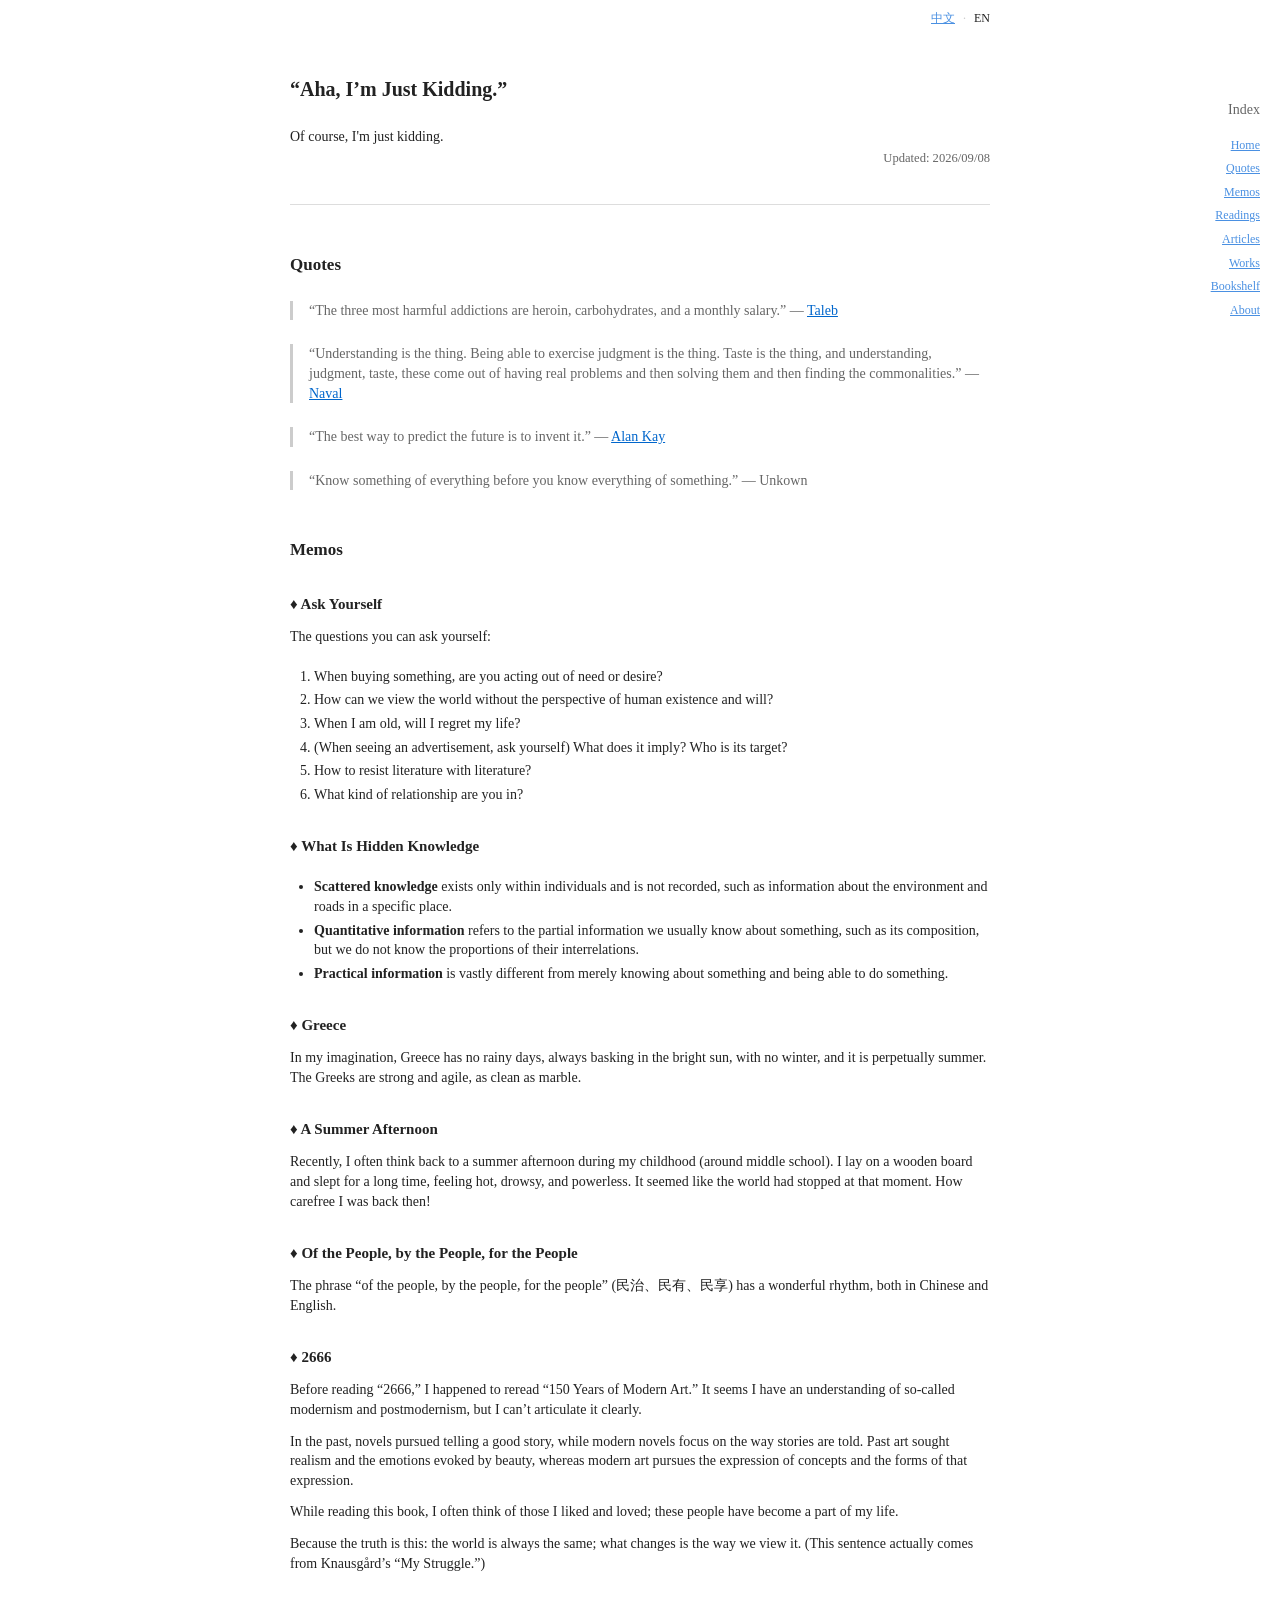
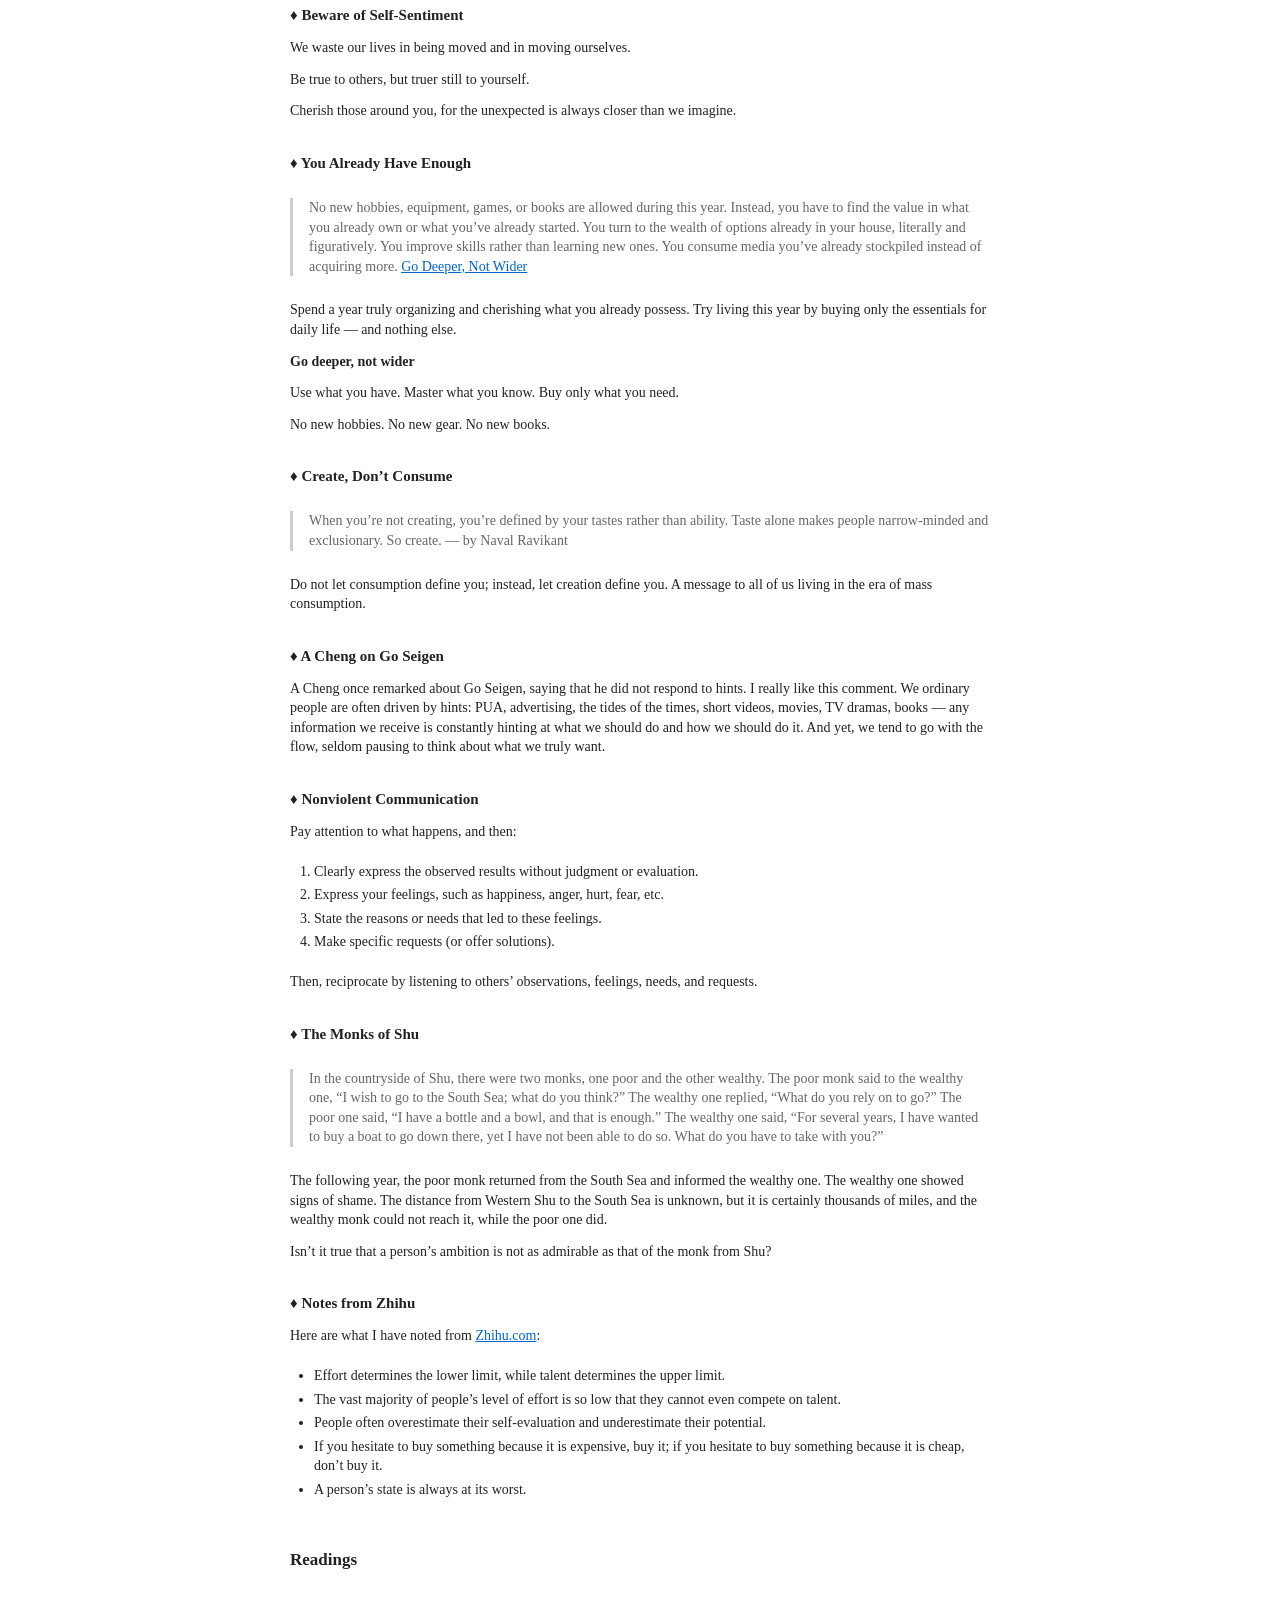
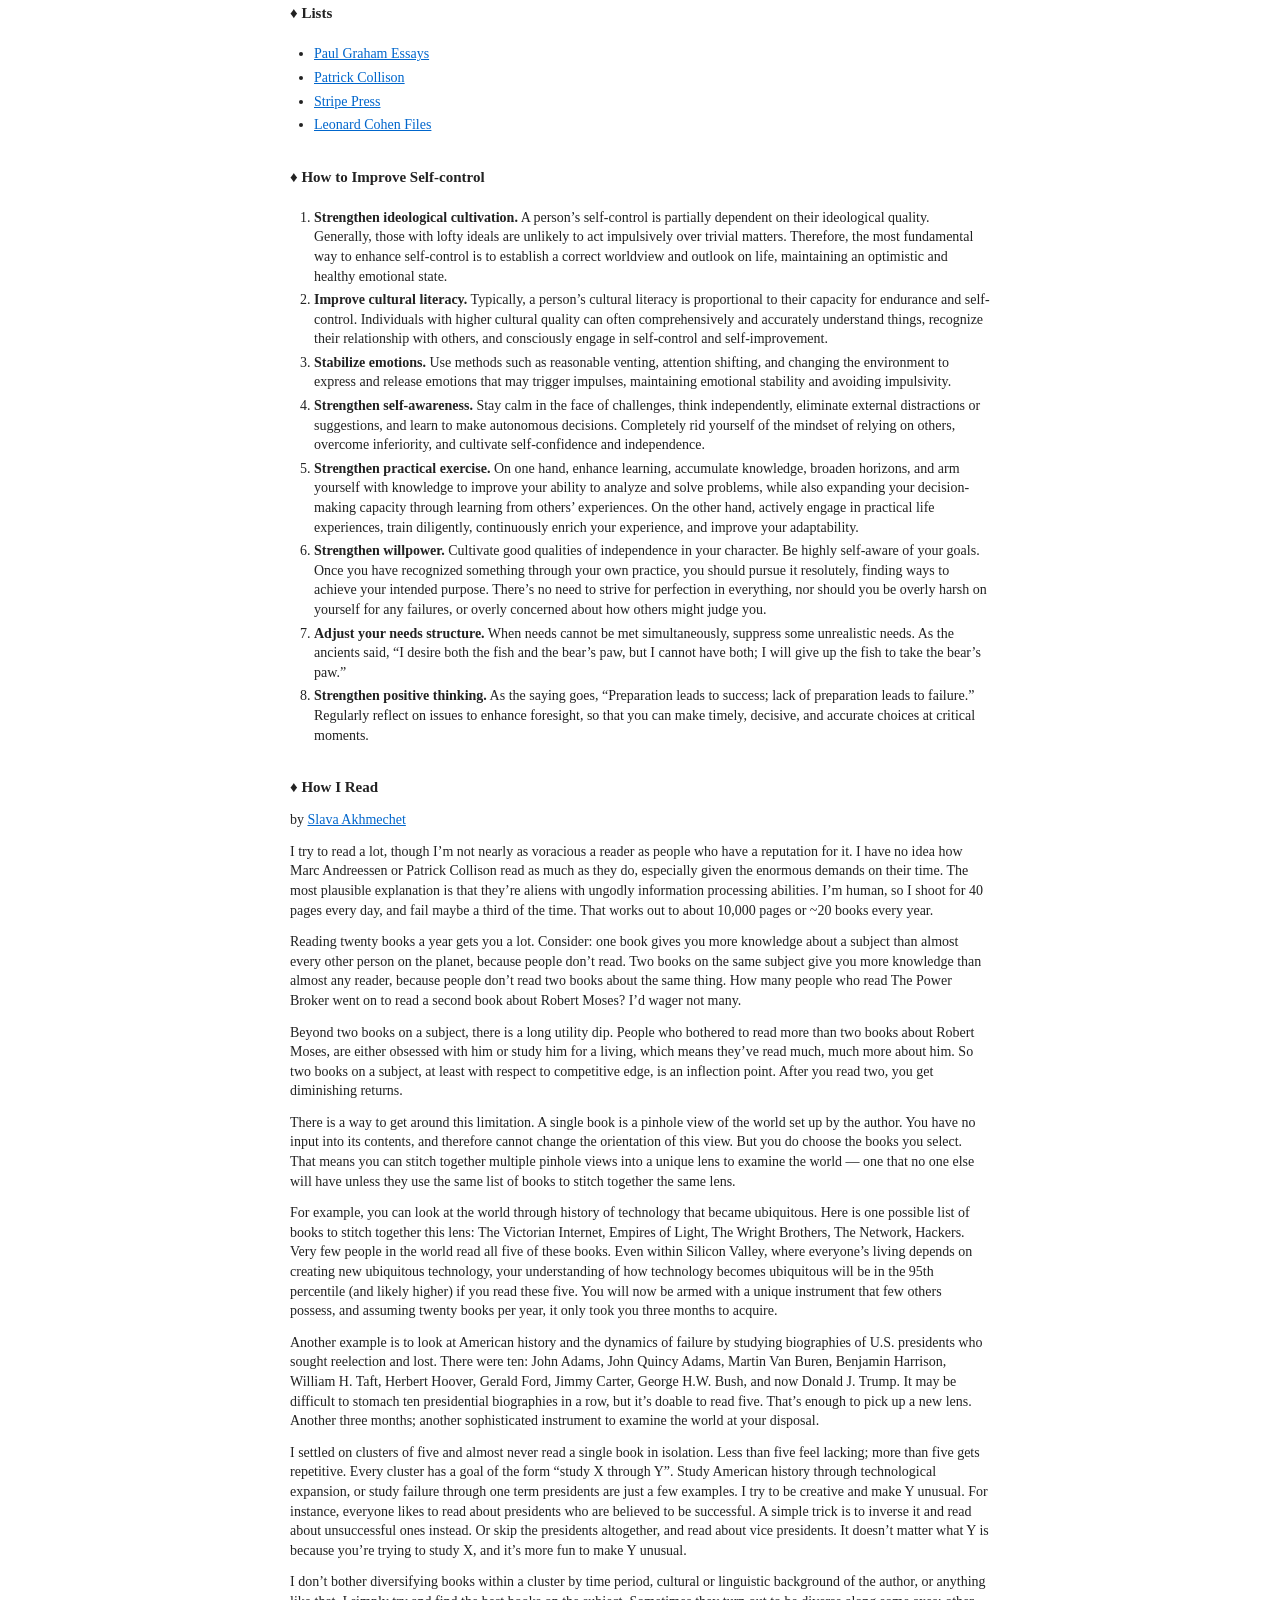
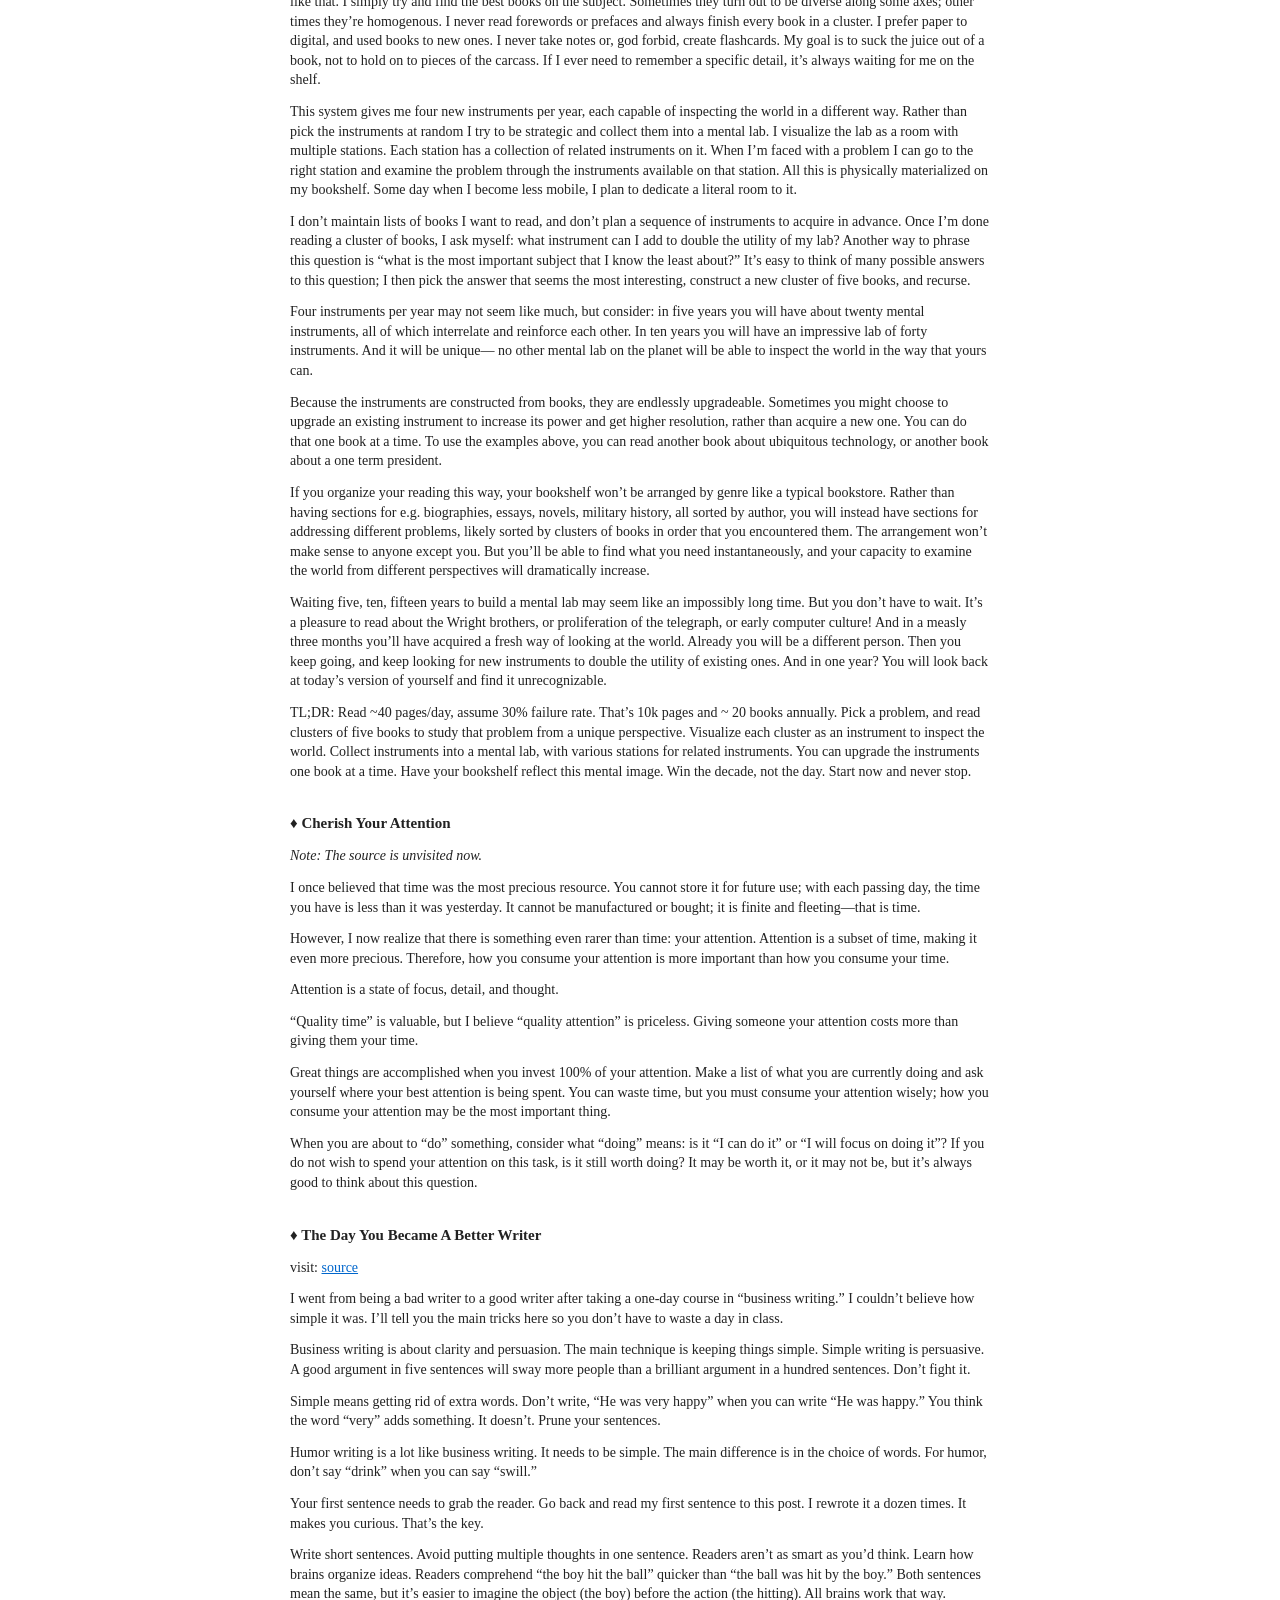
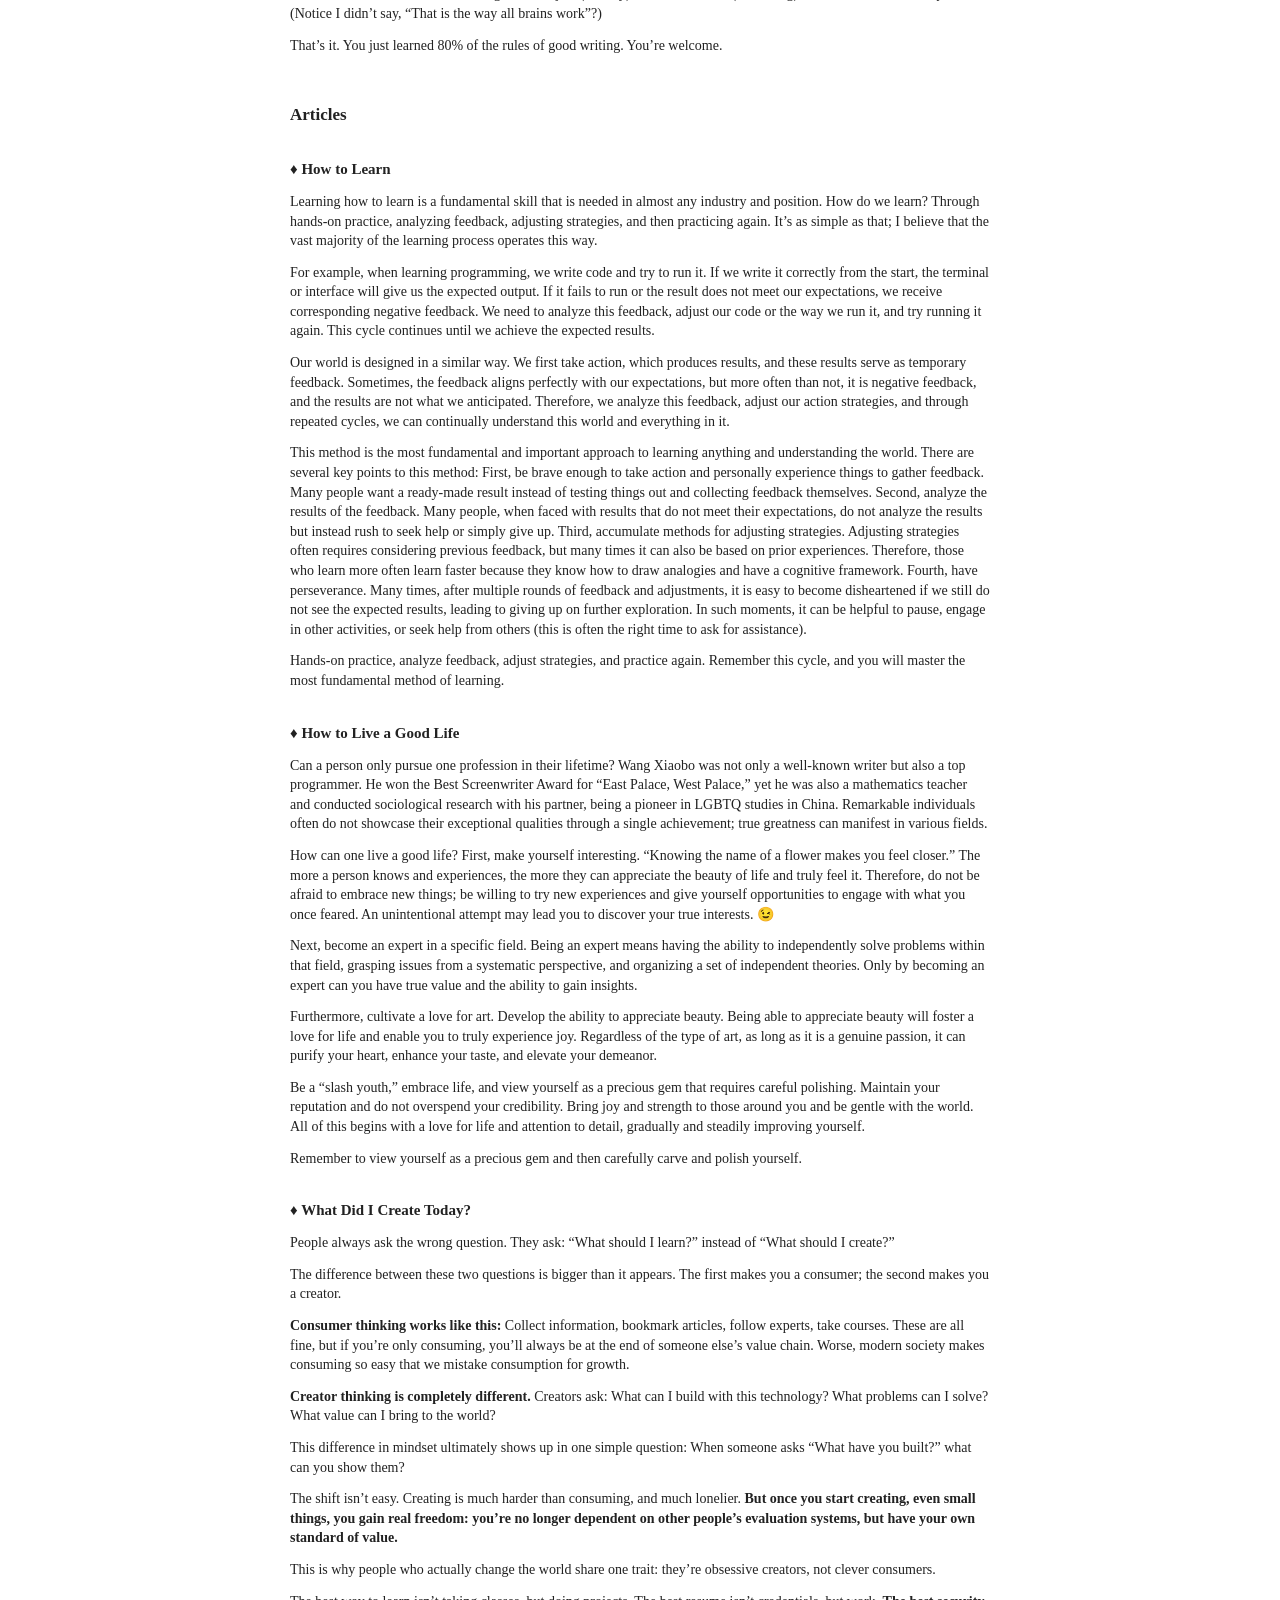
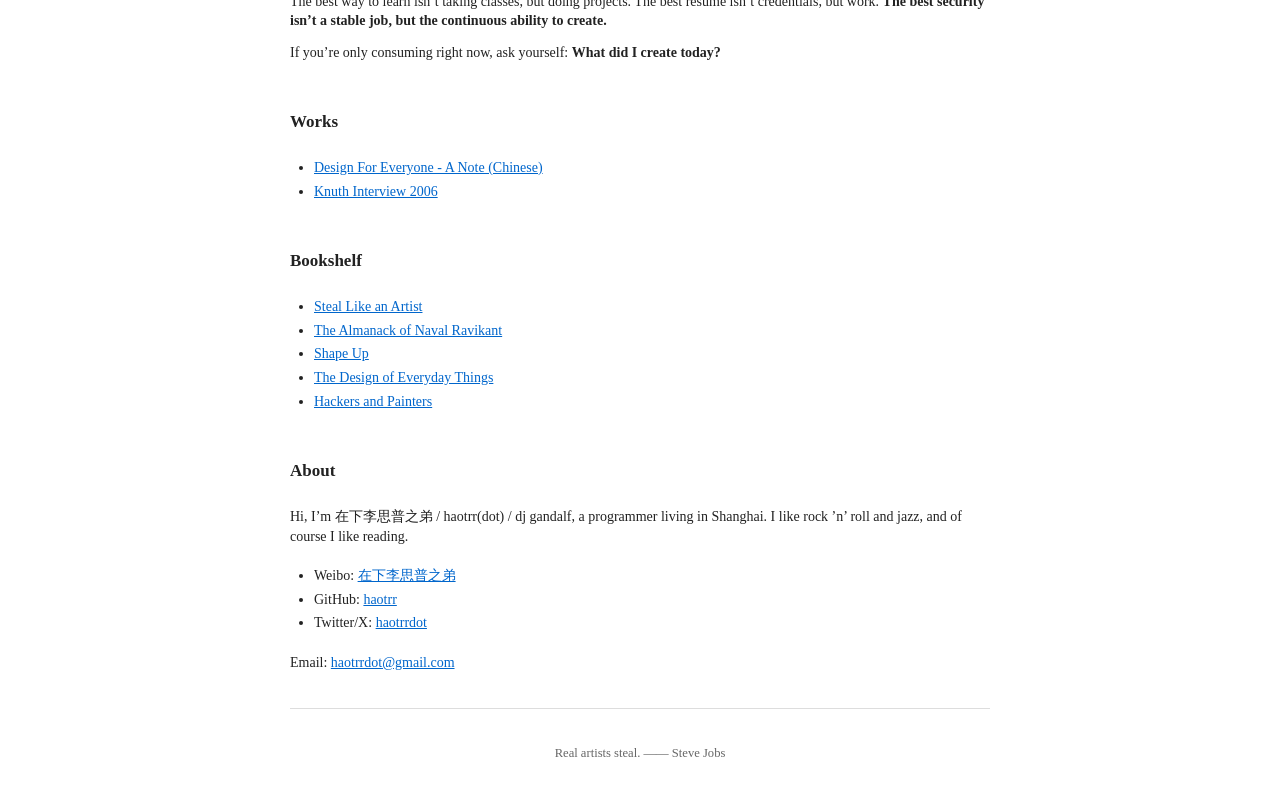
==== en.html @ d22b00c6 "拆分中英文主页，并记下翻译待校对。 Co-authored-by: Cursor <cursoragent@cursor.com>" ====
<!DOCTYPE html>
<html lang="en">
<head>
    <meta charset="UTF-8">
    <meta name="viewport" content="width=device-width, initial-scale=1.0">
    <title>Aha, I'm Just Kidding.</title>
    <link rel="stylesheet" href="styles.css">
    <link rel="alternate" hreflang="zh-CN" href="index.html">
    <link rel="alternate" hreflang="en" href="en.html">
</head>
<body>
<div class="container">
    <div class="main-content">
<p class="lang-switch"><a href="index.html" hreflang="zh-CN">中文</a><span class="sep">·</span><span class="current">EN</span></p>
<h1 id="aha-im-just-kidding.">“Aha, I’m Just Kidding.”</h1>
<p>Of course, I'm just kidding.</p>
<p class="update-time">Updated: 2026/09/08</p>
<hr />
<h2 id="quotes">Quotes</h2>
<blockquote>
<p>“The three most harmful addictions are heroin, carbohydrates, and a monthly salary.” ― <a href="https://en.wikipedia.org/wiki/Nassim_Nicholas_Taleb">Taleb</a></p>
</blockquote>
<blockquote>
<p>“Understanding is the thing. Being able to exercise judgment is the thing. Taste is the thing, and understanding, judgment, taste, these come out of having real problems and then solving them and then finding the commonalities.” — <a href="https://en.wikipedia.org/wiki/Naval_Ravikant">Naval</a></p>
</blockquote>
<blockquote>
<p>“The best way to predict the future is to invent it.” ― <a href="https://en.wikipedia.org/wiki/Alan_Kay">Alan Kay</a></p>
</blockquote>
<blockquote>
<p>“Know something of everything before you know everything of something.” ― Unkown</p>
</blockquote>
<h2 id="memos">Memos</h2>
<h3 id="ask-yourself"> ♦ Ask Yourself</h3>
<p>The questions you can ask yourself:</p>
<ol type="1">
<li>When buying something, are you acting out of need or desire?</li>
<li>How can we view the world without the perspective of human existence and will?</li>
<li>When I am old, will I regret my life?</li>
<li>(When seeing an advertisement, ask yourself) What does it imply? Who is its target?</li>
<li>How to resist literature with literature?</li>
<li>What kind of relationship are you in?</li>
</ol>
<h3 id="what-is-hidden-knowledge"> ♦ What Is Hidden Knowledge</h3>
<ul>
<li><strong>Scattered knowledge</strong> exists only within individuals and is not recorded, such as information about the environment and roads in a specific place.</li>
<li><strong>Quantitative information</strong> refers to the partial information we usually know about something, such as its composition, but we do not know the proportions of their interrelations.</li>
<li><strong>Practical information</strong> is vastly different from merely knowing about something and being able to do something.</li>
</ul>
<h3 id="greece"> ♦ Greece</h3>
<p>In my imagination, Greece has no rainy days, always basking in the bright sun, with no winter, and it is perpetually summer. The Greeks are strong and agile, as clean as marble.</p>
<h3 id="a-summer-afternoon"> ♦ A Summer Afternoon</h3>
<p>Recently, I often think back to a summer afternoon during my childhood (around middle school). I lay on a wooden board and slept for a long time, feeling hot, drowsy, and powerless. It seemed like the world had stopped at that moment. How carefree I was back then!</p>
<h3 id="of-the-people-by-the-people-for-the-people"> ♦ Of the People, by the People, for the People</h3>
<p>The phrase “of the people, by the people, for the people” (民治、民有、民享) has a wonderful rhythm, both in Chinese and English.</p>
<h3 id="section"> ♦ 2666</h3>
<p>Before reading “2666,” I happened to reread “150 Years of Modern Art.” It seems I have an understanding of so-called modernism and postmodernism, but I can’t articulate it clearly.</p>
<p>In the past, novels pursued telling a good story, while modern novels focus on the way stories are told. Past art sought realism and the emotions evoked by beauty, whereas modern art pursues the expression of concepts and the forms of that expression.</p>
<p>While reading this book, I often think of those I liked and loved; these people have become a part of my life.</p>
<p>Because the truth is this: the world is always the same; what changes is the way we view it. (This sentence actually comes from Knausgård’s “My Struggle.”)</p>
<h3 id="beware-of-self-sentiment"> ♦ Beware of Self-Sentiment</h3>
<p>We waste our lives in being moved and in moving ourselves.</p>
<p>Be true to others, but truer still to yourself.</p>
<p>Cherish those around you, for the unexpected is always closer than we imagine.</p>
<h3 id="you-already-have-enough"> ♦ You Already Have Enough</h3>
<blockquote>
<p>No new hobbies, equipment, games, or books are allowed during this year. Instead, you have to find the value in what you already own or what you’ve already started. You turn to the wealth of options already in your house, literally and figuratively. You improve skills rather than learning new ones. You consume media you’ve already stockpiled instead of acquiring more. <a href="https://www.raptitude.com/2017/12/go-deeper-not-wider/">Go Deeper, Not Wider</a></p>
</blockquote>
<p>Spend a year truly organizing and cherishing what you already possess. Try living this year by buying only the essentials for daily life — and nothing else.</p>
<p><strong>Go deeper, not wider</strong></p>
<p>Use what you have. Master what you know. Buy only what you need.</p>
<p>No new hobbies. No new gear. No new books.</p>
<h3 id="create-dont-consume"> ♦ Create, Don’t Consume</h3>
<blockquote>
<p>When you’re not creating, you’re defined by your tastes rather than ability. Taste alone makes people narrow-minded and exclusionary. So create. ― by Naval Ravikant</p>
</blockquote>
<p>Do not let consumption define you; instead, let creation define you. A message to all of us living in the era of mass consumption.</p>
<h3 id="a-cheng-on-go-seigen"> ♦ A Cheng on Go Seigen</h3>
<p>A Cheng once remarked about Go Seigen, saying that he did not respond to hints. I really like this comment. We ordinary people are often driven by hints: PUA, advertising, the tides of the times, short videos, movies, TV dramas, books — any information we receive is constantly hinting at what we should do and how we should do it. And yet, we tend to go with the flow, seldom pausing to think about what we truly want.</p>
<h3 id="nonviolent-communication"> ♦ Nonviolent Communication</h3>
<p>Pay attention to what happens, and then:</p>
<ol type="1">
<li>Clearly express the observed results without judgment or evaluation.</li>
<li>Express your feelings, such as happiness, anger, hurt, fear, etc.</li>
<li>State the reasons or needs that led to these feelings.</li>
<li>Make specific requests (or offer solutions).</li>
</ol>
<p>Then, reciprocate by listening to others’ observations, feelings, needs, and requests.</p>
<h3 id="the-monks-of-shu"> ♦ The Monks of Shu</h3>
<blockquote>
<p>In the countryside of Shu, there were two monks, one poor and the other wealthy. The poor monk said to the wealthy one, “I wish to go to the South Sea; what do you think?” The wealthy one replied, “What do you rely on to go?” The poor one said, “I have a bottle and a bowl, and that is enough.” The wealthy one said, “For several years, I have wanted to buy a boat to go down there, yet I have not been able to do so. What do you have to take with you?”</p>
</blockquote>
<p>The following year, the poor monk returned from the South Sea and informed the wealthy one. The wealthy one showed signs of shame. The distance from Western Shu to the South Sea is unknown, but it is certainly thousands of miles, and the wealthy monk could not reach it, while the poor one did.</p>
<p>Isn’t it true that a person’s ambition is not as admirable as that of the monk from Shu?</p>
<h3 id="notes-from-zhihu"> ♦ Notes from Zhihu</h3>
<p>Here are what I have noted from <a href="https://zhihu.com">Zhihu.com</a>:</p>
<ul>
<li>Effort determines the lower limit, while talent determines the upper limit.</li>
<li>The vast majority of people’s level of effort is so low that they cannot even compete on talent.</li>
<li>People often overestimate their self-evaluation and underestimate their potential.</li>
<li>If you hesitate to buy something because it is expensive, buy it; if you hesitate to buy something because it is cheap, don’t buy it.</li>
<li>A person’s state is always at its worst.</li>
</ul>
<h2 id="readings">Readings</h2>
<h3 id="lists"> ♦ Lists</h3>
<ul>
<li><a href="https://www.paulgraham.com/articles.html">Paul Graham Essays</a></li>
<li><a href="https://patrickcollison.com/">Patrick Collison</a></li>
<li><a href="https://press.stripe.com/">Stripe Press</a></li>
<li><a href="https://www.leonardcohenfiles.com/">Leonard Cohen Files</a></li>
</ul>
<h3 id="how-to-improve-self-control"> ♦ How to Improve Self-control</h3>
<ol type="1">
<li><strong>Strengthen ideological cultivation.</strong> A person’s self-control is partially dependent on their ideological quality. Generally, those with lofty ideals are unlikely to act impulsively over trivial matters. Therefore, the most fundamental way to enhance self-control is to establish a correct worldview and outlook on life, maintaining an optimistic and healthy emotional state.</li>
<li><strong>Improve cultural literacy.</strong> Typically, a person’s cultural literacy is proportional to their capacity for endurance and self-control. Individuals with higher cultural quality can often comprehensively and accurately understand things, recognize their relationship with others, and consciously engage in self-control and self-improvement.</li>
<li><strong>Stabilize emotions.</strong> Use methods such as reasonable venting, attention shifting, and changing the environment to express and release emotions that may trigger impulses, maintaining emotional stability and avoiding impulsivity.</li>
<li><strong>Strengthen self-awareness.</strong> Stay calm in the face of challenges, think independently, eliminate external distractions or suggestions, and learn to make autonomous decisions. Completely rid yourself of the mindset of relying on others, overcome inferiority, and cultivate self-confidence and independence.</li>
<li><strong>Strengthen practical exercise.</strong> On one hand, enhance learning, accumulate knowledge, broaden horizons, and arm yourself with knowledge to improve your ability to analyze and solve problems, while also expanding your decision-making capacity through learning from others’ experiences. On the other hand, actively engage in practical life experiences, train diligently, continuously enrich your experience, and improve your adaptability.</li>
<li><strong>Strengthen willpower.</strong> Cultivate good qualities of independence in your character. Be highly self-aware of your goals. Once you have recognized something through your own practice, you should pursue it resolutely, finding ways to achieve your intended purpose. There’s no need to strive for perfection in everything, nor should you be overly harsh on yourself for any failures, or overly concerned about how others might judge you.</li>
<li><strong>Adjust your needs structure.</strong> When needs cannot be met simultaneously, suppress some unrealistic needs. As the ancients said, “I desire both the fish and the bear’s paw, but I cannot have both; I will give up the fish to take the bear’s paw.”</li>
<li><strong>Strengthen positive thinking.</strong> As the saying goes, “Preparation leads to success; lack of preparation leads to failure.” Regularly reflect on issues to enhance foresight, so that you can make timely, decisive, and accurate choices at critical moments.</li>
</ol>
<h3 id="how-i-read"> ♦ How I Read</h3>
<p>by <a href="https://www.spakhm.com/">Slava Akhmechet</a></p>
<p>I try to read a lot, though I’m not nearly as voracious a reader as people who have a reputation for it. I have no idea how Marc Andreessen or Patrick Collison read as much as they do, especially given the enormous demands on their time. The most plausible explanation is that they’re aliens with ungodly information processing abilities. I’m human, so I shoot for 40 pages every day, and fail maybe a third of the time. That works out to about 10,000 pages or ~20 books every year.</p>
<p>Reading twenty books a year gets you a lot. Consider: one book gives you more knowledge about a subject than almost every other person on the planet, because people don’t read. Two books on the same subject give you more knowledge than almost any reader, because people don’t read two books about the same thing. How many people who read The Power Broker went on to read a second book about Robert Moses? I’d wager not many.</p>
<p>Beyond two books on a subject, there is a long utility dip. People who bothered to read more than two books about Robert Moses, are either obsessed with him or study him for a living, which means they’ve read much, much more about him. So two books on a subject, at least with respect to competitive edge, is an inflection point. After you read two, you get diminishing returns.</p>
<p>There is a way to get around this limitation. A single book is a pinhole view of the world set up by the author. You have no input into its contents, and therefore cannot change the orientation of this view. But you do choose the books you select. That means you can stitch together multiple pinhole views into a unique lens to examine the world — one that no one else will have unless they use the same list of books to stitch together the same lens.</p>
<p>For example, you can look at the world through history of technology that became ubiquitous. Here is one possible list of books to stitch together this lens: The Victorian Internet, Empires of Light, The Wright Brothers, The Network, Hackers. Very few people in the world read all five of these books. Even within Silicon Valley, where everyone’s living depends on creating new ubiquitous technology, your understanding of how technology becomes ubiquitous will be in the 95th percentile (and likely higher) if you read these five. You will now be armed with a unique instrument that few others possess, and assuming twenty books per year, it only took you three months to acquire.</p>
<p>Another example is to look at American history and the dynamics of failure by studying biographies of U.S. presidents who sought reelection and lost. There were ten: John Adams, John Quincy Adams, Martin Van Buren, Benjamin Harrison, William H. Taft, Herbert Hoover, Gerald Ford, Jimmy Carter, George H.W. Bush, and now Donald J. Trump. It may be difficult to stomach ten presidential biographies in a row, but it’s doable to read five. That’s enough to pick up a new lens. Another three months; another sophisticated instrument to examine the world at your disposal.</p>
<p>I settled on clusters of five and almost never read a single book in isolation. Less than five feel lacking; more than five gets repetitive. Every cluster has a goal of the form “study X through Y”. Study American history through technological expansion, or study failure through one term presidents are just a few examples. I try to be creative and make Y unusual. For instance, everyone likes to read about presidents who are believed to be successful. A simple trick is to inverse it and read about unsuccessful ones instead. Or skip the presidents altogether, and read about vice presidents. It doesn’t matter what Y is because you’re trying to study X, and it’s more fun to make Y unusual.</p>
<p>I don’t bother diversifying books within a cluster by time period, cultural or linguistic background of the author, or anything like that. I simply try and find the best books on the subject. Sometimes they turn out to be diverse along some axes; other times they’re homogenous. I never read forewords or prefaces and always finish every book in a cluster. I prefer paper to digital, and used books to new ones. I never take notes or, god forbid, create flashcards. My goal is to suck the juice out of a book, not to hold on to pieces of the carcass. If I ever need to remember a specific detail, it’s always waiting for me on the shelf.</p>
<p>This system gives me four new instruments per year, each capable of inspecting the world in a different way. Rather than pick the instruments at random I try to be strategic and collect them into a mental lab. I visualize the lab as a room with multiple stations. Each station has a collection of related instruments on it. When I’m faced with a problem I can go to the right station and examine the problem through the instruments available on that station. All this is physically materialized on my bookshelf. Some day when I become less mobile, I plan to dedicate a literal room to it.</p>
<p>I don’t maintain lists of books I want to read, and don’t plan a sequence of instruments to acquire in advance. Once I’m done reading a cluster of books, I ask myself: what instrument can I add to double the utility of my lab? Another way to phrase this question is “what is the most important subject that I know the least about?” It’s easy to think of many possible answers to this question; I then pick the answer that seems the most interesting, construct a new cluster of five books, and recurse.</p>
<p>Four instruments per year may not seem like much, but consider: in five years you will have about twenty mental instruments, all of which interrelate and reinforce each other. In ten years you will have an impressive lab of forty instruments. And it will be unique— no other mental lab on the planet will be able to inspect the world in the way that yours can.</p>
<p>Because the instruments are constructed from books, they are endlessly upgradeable. Sometimes you might choose to upgrade an existing instrument to increase its power and get higher resolution, rather than acquire a new one. You can do that one book at a time. To use the examples above, you can read another book about ubiquitous technology, or another book about a one term president.</p>
<p>If you organize your reading this way, your bookshelf won’t be arranged by genre like a typical bookstore. Rather than having sections for e.g. biographies, essays, novels, military history, all sorted by author, you will instead have sections for addressing different problems, likely sorted by clusters of books in order that you encountered them. The arrangement won’t make sense to anyone except you. But you’ll be able to find what you need instantaneously, and your capacity to examine the world from different perspectives will dramatically increase.</p>
<p>Waiting five, ten, fifteen years to build a mental lab may seem like an impossibly long time. But you don’t have to wait. It’s a pleasure to read about the Wright brothers, or proliferation of the telegraph, or early computer culture! And in a measly three months you’ll have acquired a fresh way of looking at the world. Already you will be a different person. Then you keep going, and keep looking for new instruments to double the utility of existing ones. And in one year? You will look back at today’s version of yourself and find it unrecognizable.</p>
<p>TL;DR: Read ~40 pages/day, assume 30% failure rate. That’s 10k pages and ~ 20 books annually. Pick a problem, and read clusters of five books to study that problem from a unique perspective. Visualize each cluster as an instrument to inspect the world. Collect instruments into a mental lab, with various stations for related instruments. You can upgrade the instruments one book at a time. Have your bookshelf reflect this mental image. Win the decade, not the day. Start now and never stop.</p>
<h3 id="cherish-your-attention"> ♦ Cherish Your Attention</h3>
<p><em>Note: The source is unvisited now.</em></p>
<p>I once believed that time was the most precious resource. You cannot store it for future use; with each passing day, the time you have is less than it was yesterday. It cannot be manufactured or bought; it is finite and fleeting—that is time.</p>
<p>However, I now realize that there is something even rarer than time: your attention. Attention is a subset of time, making it even more precious. Therefore, how you consume your attention is more important than how you consume your time.</p>
<p>Attention is a state of focus, detail, and thought.</p>
<p>“Quality time” is valuable, but I believe “quality attention” is priceless. Giving someone your attention costs more than giving them your time.</p>
<p>Great things are accomplished when you invest 100% of your attention. Make a list of what you are currently doing and ask yourself where your best attention is being spent. You can waste time, but you must consume your attention wisely; how you consume your attention may be the most important thing.</p>
<p>When you are about to “do” something, consider what “doing” means: is it “I can do it” or “I will focus on doing it”? If you do not wish to spend your attention on this task, is it still worth doing? It may be worth it, or it may not be, but it’s always good to think about this question.</p>
<h3 id="the-day-you-became-a-better-writer"> ♦ The Day You Became A Better Writer</h3>
<p>visit: <a href="https://dilbertblog.typepad.com/the_dilbert_blog/2007/06/the_day_you_bec.html">source</a></p>
<p>I went from being a bad writer to a good writer after taking a one-day course in “business writing.” I couldn’t believe how simple it was. I’ll tell you the main tricks here so you don’t have to waste a day in class.</p>
<p>Business writing is about clarity and persuasion. The main technique is keeping things simple. Simple writing is persuasive. A good argument in five sentences will sway more people than a brilliant argument in a hundred sentences. Don’t fight it.</p>
<p>Simple means getting rid of extra words. Don’t write, “He was very happy” when you can write “He was happy.” You think the word “very” adds something. It doesn’t. Prune your sentences.</p>
<p>Humor writing is a lot like business writing. It needs to be simple. The main difference is in the choice of words. For humor, don’t say “drink” when you can say “swill.”</p>
<p>Your first sentence needs to grab the reader. Go back and read my first sentence to this post. I rewrote it a dozen times. It makes you curious. That’s the key.</p>
<p>Write short sentences. Avoid putting multiple thoughts in one sentence. Readers aren’t as smart as you’d think. Learn how brains organize ideas. Readers comprehend “the boy hit the ball” quicker than “the ball was hit by the boy.” Both sentences mean the same, but it’s easier to imagine the object (the boy) before the action (the hitting). All brains work that way. (Notice I didn’t say, “That is the way all brains work”?)</p>
<p>That’s it. You just learned 80% of the rules of good writing. You’re welcome.</p>
<h2 id="articles">Articles</h2>
<h3 id="how-to-learn"> ♦ How to Learn</h3>
<p>Learning how to learn is a fundamental skill that is needed in almost any industry and position. How do we learn? Through hands-on practice, analyzing feedback, adjusting strategies, and then practicing again. It’s as simple as that; I believe that the vast majority of the learning process operates this way.</p>
<p>For example, when learning programming, we write code and try to run it. If we write it correctly from the start, the terminal or interface will give us the expected output. If it fails to run or the result does not meet our expectations, we receive corresponding negative feedback. We need to analyze this feedback, adjust our code or the way we run it, and try running it again. This cycle continues until we achieve the expected results.</p>
<p>Our world is designed in a similar way. We first take action, which produces results, and these results serve as temporary feedback. Sometimes, the feedback aligns perfectly with our expectations, but more often than not, it is negative feedback, and the results are not what we anticipated. Therefore, we analyze this feedback, adjust our action strategies, and through repeated cycles, we can continually understand this world and everything in it.</p>
<p>This method is the most fundamental and important approach to learning anything and understanding the world. There are several key points to this method: First, be brave enough to take action and personally experience things to gather feedback. Many people want a ready-made result instead of testing things out and collecting feedback themselves. Second, analyze the results of the feedback. Many people, when faced with results that do not meet their expectations, do not analyze the results but instead rush to seek help or simply give up. Third, accumulate methods for adjusting strategies. Adjusting strategies often requires considering previous feedback, but many times it can also be based on prior experiences. Therefore, those who learn more often learn faster because they know how to draw analogies and have a cognitive framework. Fourth, have perseverance. Many times, after multiple rounds of feedback and adjustments, it is easy to become disheartened if we still do not see the expected results, leading to giving up on further exploration. In such moments, it can be helpful to pause, engage in other activities, or seek help from others (this is often the right time to ask for assistance).</p>
<p>Hands-on practice, analyze feedback, adjust strategies, and practice again. Remember this cycle, and you will master the most fundamental method of learning.</p>
<h3 id="how-to-live-a-good-life"> ♦ How to Live a Good Life</h3>
<p>Can a person only pursue one profession in their lifetime? Wang Xiaobo was not only a well-known writer but also a top programmer. He won the Best Screenwriter Award for “East Palace, West Palace,” yet he was also a mathematics teacher and conducted sociological research with his partner, being a pioneer in LGBTQ studies in China. Remarkable individuals often do not showcase their exceptional qualities through a single achievement; true greatness can manifest in various fields.</p>
<p>How can one live a good life? First, make yourself interesting. “Knowing the name of a flower makes you feel closer.” The more a person knows and experiences, the more they can appreciate the beauty of life and truly feel it. Therefore, do not be afraid to embrace new things; be willing to try new experiences and give yourself opportunities to engage with what you once feared. An unintentional attempt may lead you to discover your true interests. 😉</p>
<p>Next, become an expert in a specific field. Being an expert means having the ability to independently solve problems within that field, grasping issues from a systematic perspective, and organizing a set of independent theories. Only by becoming an expert can you have true value and the ability to gain insights.</p>
<p>Furthermore, cultivate a love for art. Develop the ability to appreciate beauty. Being able to appreciate beauty will foster a love for life and enable you to truly experience joy. Regardless of the type of art, as long as it is a genuine passion, it can purify your heart, enhance your taste, and elevate your demeanor.</p>
<p>Be a “slash youth,” embrace life, and view yourself as a precious gem that requires careful polishing. Maintain your reputation and do not overspend your credibility. Bring joy and strength to those around you and be gentle with the world. All of this begins with a love for life and attention to detail, gradually and steadily improving yourself.</p>
<p>Remember to view yourself as a precious gem and then carefully carve and polish yourself.</p>
<h3 id="what-did-i-create-today"> ♦ What Did I Create Today?</h3>
<p>People always ask the wrong question. They ask: “What should I learn?” instead of “What should I create?”</p>
<p>The difference between these two questions is bigger than it appears. The first makes you a consumer; the second makes you a creator.</p>
<p><strong>Consumer thinking works like this:</strong> Collect information, bookmark articles, follow experts, take courses. These are all fine, but if you’re only consuming, you’ll always be at the end of someone else’s value chain. Worse, modern society makes consuming so easy that we mistake consumption for growth.</p>
<p><strong>Creator thinking is completely different.</strong> Creators ask: What can I build with this technology? What problems can I solve? What value can I bring to the world?</p>
<p>This difference in mindset ultimately shows up in one simple question: When someone asks “What have you built?” what can you show them?</p>
<p>The shift isn’t easy. Creating is much harder than consuming, and much lonelier. <strong>But once you start creating, even small things, you gain real freedom: you’re no longer dependent on other people’s evaluation systems, but have your own standard of value.</strong></p>
<p>This is why people who actually change the world share one trait: they’re obsessive creators, not clever consumers.</p>
<p>The best way to learn isn’t taking classes, but doing projects. The best resume isn’t credentials, but work. <strong>The best security isn’t a stable job, but the continuous ability to create.</strong></p>
<p>If you’re only consuming right now, ask yourself: <strong>What did I create today?</strong></p>
<h2 id="works">Works</h2>
<ul>
<li><a href="https://bdn-lab.craft.me/design">Design For Everyone - A Note (Chinese)</a></li>
<li><a href="https://qinhao.github.io/knuth/">Knuth Interview 2006</a></li>
</ul>
<h2 id="bookshelf">Bookshelf</h2>
<ul>
<li><a href="https://austinkleon.com/steal/">Steal Like an Artist</a></li>
<li><a href="https://www.navalmanack.com/">The Almanack of Naval Ravikant</a></li>
<li><a href="https://basecamp.com/shapeup">Shape Up</a></li>
<li><a href="https://www.amazon.com/Design-Everyday-Things-Revised-Expanded/dp/0465050654">The Design of Everyday Things</a></li>
<li><a href="https://paulgraham.com/hackpaint.html">Hackers and Painters</a></li>
</ul>
<h2 id="about">About</h2>
<p>Hi, I’m 在下李思普之弟 / haotrr(dot) / dj gandalf, a programmer living in Shanghai. I like rock ’n’ roll and jazz, and of course I like reading.</p>
<ul>
<li>Weibo: <a href="https://weibo.com/u/1762280947">在下李思普之弟</a></li>
<li>GitHub: <a href="https://github.com/haotrr">haotrr</a></li>
<li>Twitter/X: <a href="https://x.com/haotrrdot">haotrrdot</a></li>
</ul>
<p>Email: <a href="mailto:haotrrdot@gmail.com">haotrrdot@gmail.com</a></p>
<hr />
<p class="footer-quote">
Real artists steal. —— Steve Jobs
</p>
    </div>
    <div class="sidebar">
<nav class="toc">
  <h3>Index</h3>
  <ul><li><a href="en.html">Home</a></li></ul>
  <ul>
  <li><a href="#quotes">Quotes</a></li>
  <li><a href="#memos">Memos</a></li>
  <li><a href="#readings">Readings</a></li>
  <li><a href="#articles">Articles</a></li>
  <li><a href="#works">Works</a></li>
  <li><a href="#bookshelf">Bookshelf</a></li>
  <li><a href="#about">About</a></li>
  </ul>
</nav>
    </div>
</div>
</body>
</html>
---- styles.css ----
/* Simplified Markdown HTML Styles */

body { 
    font-family: "system-ui, sans-serif";
    margin: 0; 
    padding: 10px; 
    line-height: 1.4;
    color: #222;
    font-size: 14px;
}

/* Container layout */
.container {
    position: relative;
    max-width: 700px;
    margin: 0 auto;
}

.main-content {
    width: 100%;
}

.sidebar {
    position: fixed;
    top: 100px;
    right: 20px;
    width: 200px;
    z-index: 1000;
}

/* Headings */
h1, h2 { 
    margin-top: 48px;
    margin-bottom: 24px;
}

h1 { 
    font-size: 20px;
}

h2 { 
    font-size: 17px;
}

h3 { 
    font-size: 15px;
    margin-top: 32px;
    margin-bottom: 12px;
}

h4 {
    font-size: 14px;
    font-weight: bold;
    margin-top: 24px;
    margin-bottom: 12px;
}

/* Paragraphs */
p {
    margin: 12px 0;
    line-height: 1.4;
}

/* Blockquotes */
blockquote { 
    border-left: 3px solid #ccc; 
    margin: 24px 0; 
    padding-left: 16px; 
    color: #666;
    line-height: 1.4;
}

/* Code */
code { 
    background: #f5f5f5; 
    padding: 2px 4px; 
    font-family: monospace;
    font-size: 13px;
}

pre { 
    background: #f5f5f5; 
    padding: 12px; 
    overflow-x: auto;
    margin: 24px 0;
    line-height: 1.4;
    font-size: 13px;
}

pre code {
    background: none;
    padding: 0;
}

/* Lists */
ul, ol { 
    margin: 20px 0;
    padding-left: 24px; 
    line-height: 1.4;
}

li { 
    margin: 4px 0; 
}

/* Links */
a { 
    color: #0066cc; 
}

a:visited {
    color: #888;
}

/* Back button keeps original color when visited */
a.back-button:visited {
    color: #0066cc;
}

a:hover { 
    text-decoration: underline; 
}

/* Tables */
table {
    border-collapse: collapse;
    width: 100%;
    margin: 24px 0;
}

th, td {
    border: 1px solid #ddd;
    padding: 8px;
    font-size: 13px;
}

th {
    background: #f5f5f5;
}

/* Horizontal Rules */
hr {
    border: none;
    height: 1px;
    background: #ddd;
    margin: 36px auto;
}

/* Image Styles */
img {
    max-width: 100%;
    height: auto;
    display: block;
    margin: 16px auto;
    border-radius: 4px;
    box-shadow: 0 2px 8px rgba(0, 0, 0, 0.1);
}

/* Image Container */
figure {
    margin: 24px 0;
    text-align: center;
}

figure img {
    margin: 0 auto 8px;
}

/* Image Caption */
figcaption {
    font-size: 12px;
    color: #666;
    font-style: italic;
    margin-top: 8px;
    line-height: 1.4;
}

/* Hide captions containing URLs */
figcaption[aria-hidden="true"] {
    display: none;
}

/* Hide captions starting with http */
figcaption:is([title^="http"], [alt^="http"]) {
    display: none;
}

/* Mobile Image Optimization */
@media (max-width: 768px) {
    img {
        margin: 12px auto;
        border-radius: 2px;
        box-shadow: 0 1px 4px rgba(0, 0, 0, 0.1);
    }
    
    figure {
        margin: 16px 0;
    }
    
    figcaption {
        font-size: 11px;
        padding: 0 8px;
    }
}

/* Responsive layout */
@media (max-width: 1024px) {
    .sidebar {
        display: none;
    }
}

/* Language switch — keep visible on mobile (sidebar is hidden <1024px) */
.lang-switch {
    text-align: right;
    font-size: 12px;
    margin: 0 0 8px;
    color: #666;
}

.lang-switch .sep {
    margin: 0 8px;
    color: #ccc;
}

.lang-switch .current {
    color: #222;
}

.lang-switch a {
    color: #4a90e2;
}

.lang-switch a:visited {
    color: #4a90e2;
}

/* Update timestamp and footer styles */
.update-time {
    color: #666;
    font-size: 0.9em;
    margin-top: -8px;
    text-align: right;
}

.footer-quote {
    color: #666;
    font-size: 0.9em;
    text-align: center;
    margin-top: 24px;
}

/* Table of Contents Styles */
.toc {
    background: none;
    border: none;
    padding: 0;
    margin: 0;
    box-shadow: none;
    font-size: 14px;
    text-align: right;
}

.toc h3 {
    margin: 0 0 15px 0;
    color: #666;
    font-size: 14px;
    font-weight: normal;
    border: none;
    padding: 0;
    text-align: right;
}

.toc ul {
    list-style: none;
    padding: 0;
    margin: 0;
}

.toc li {
    margin: 4px 0;
    padding: 0;
}

.toc a {
    color: #4a90e2;
    text-decoration: underline;
    padding: 0;
    border-radius: 0;
    transition: none;
    display: inline;
    font-size: 12px;
}

.toc a:hover {
    background: none;
    color: #357abd;
    text-decoration: underline;
}

.toc a:active {
    background: none;
}

.toc a:visited {
    color: #999;
}
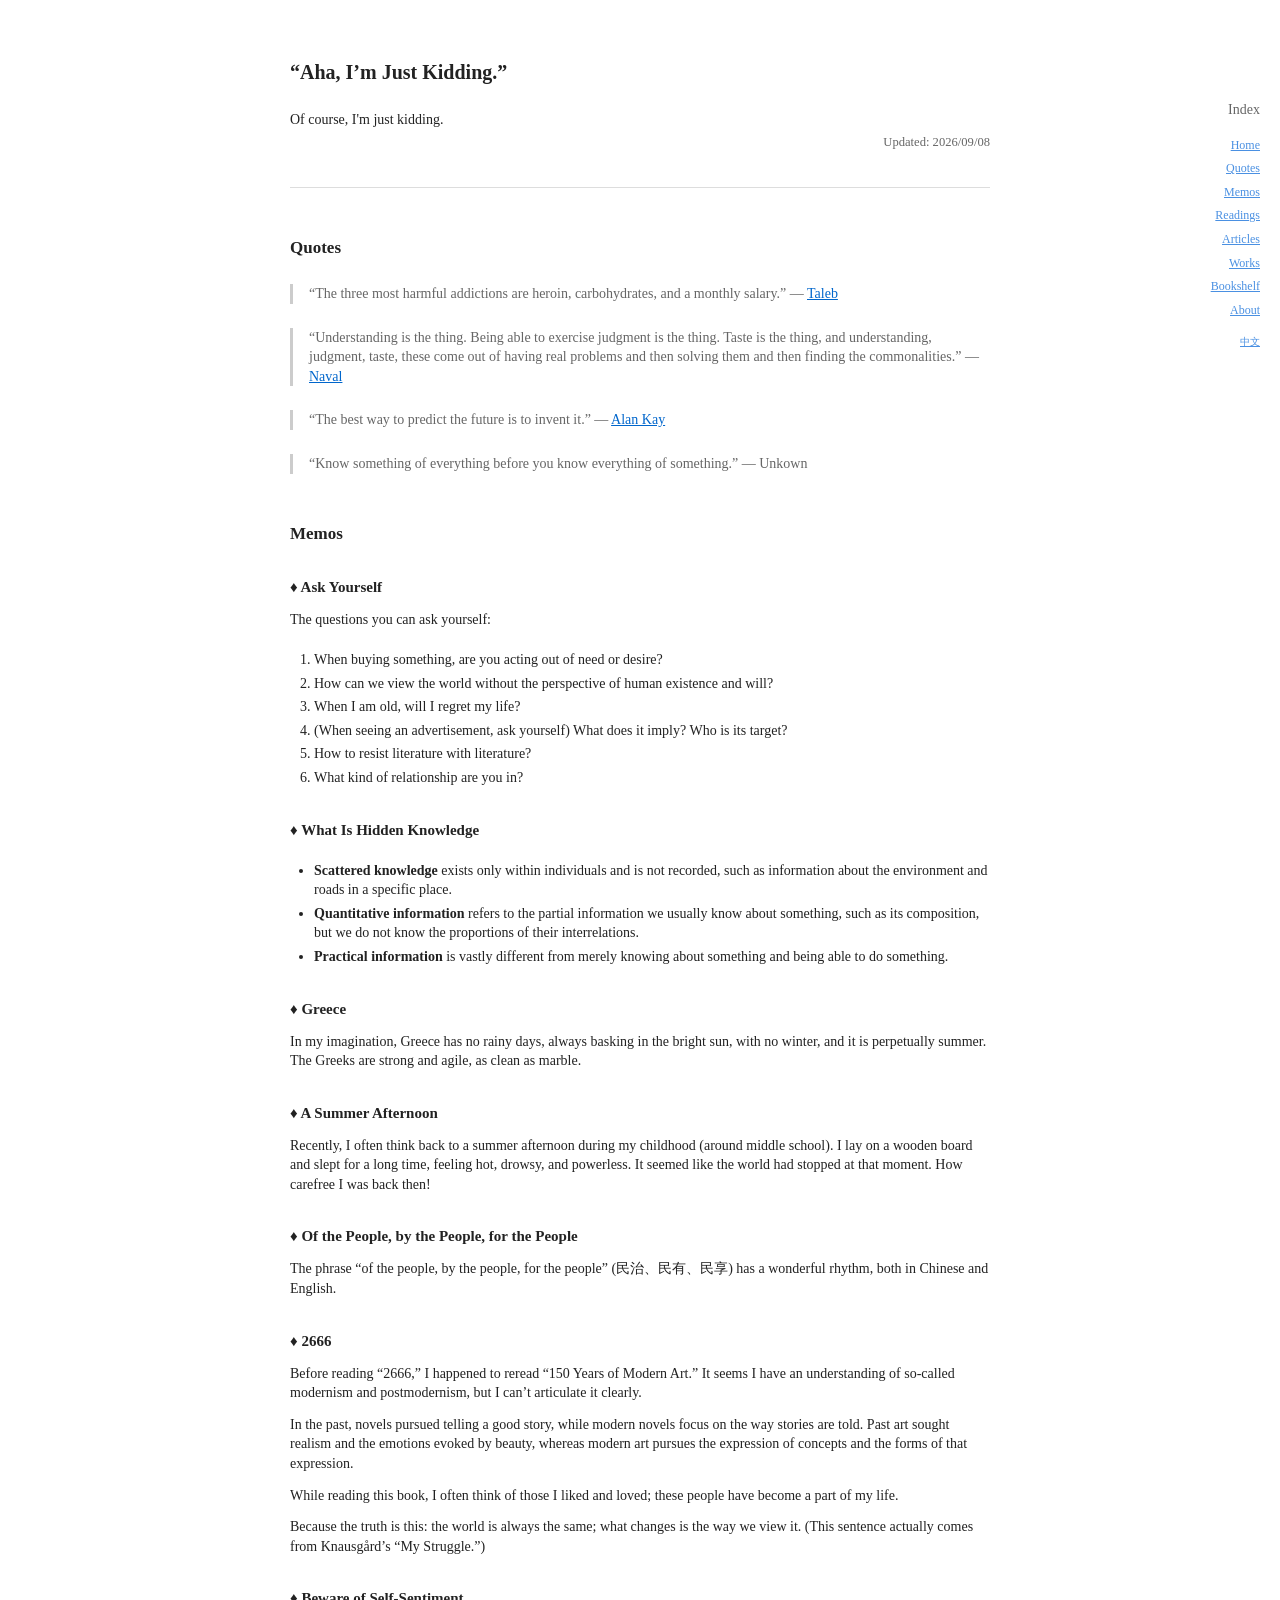
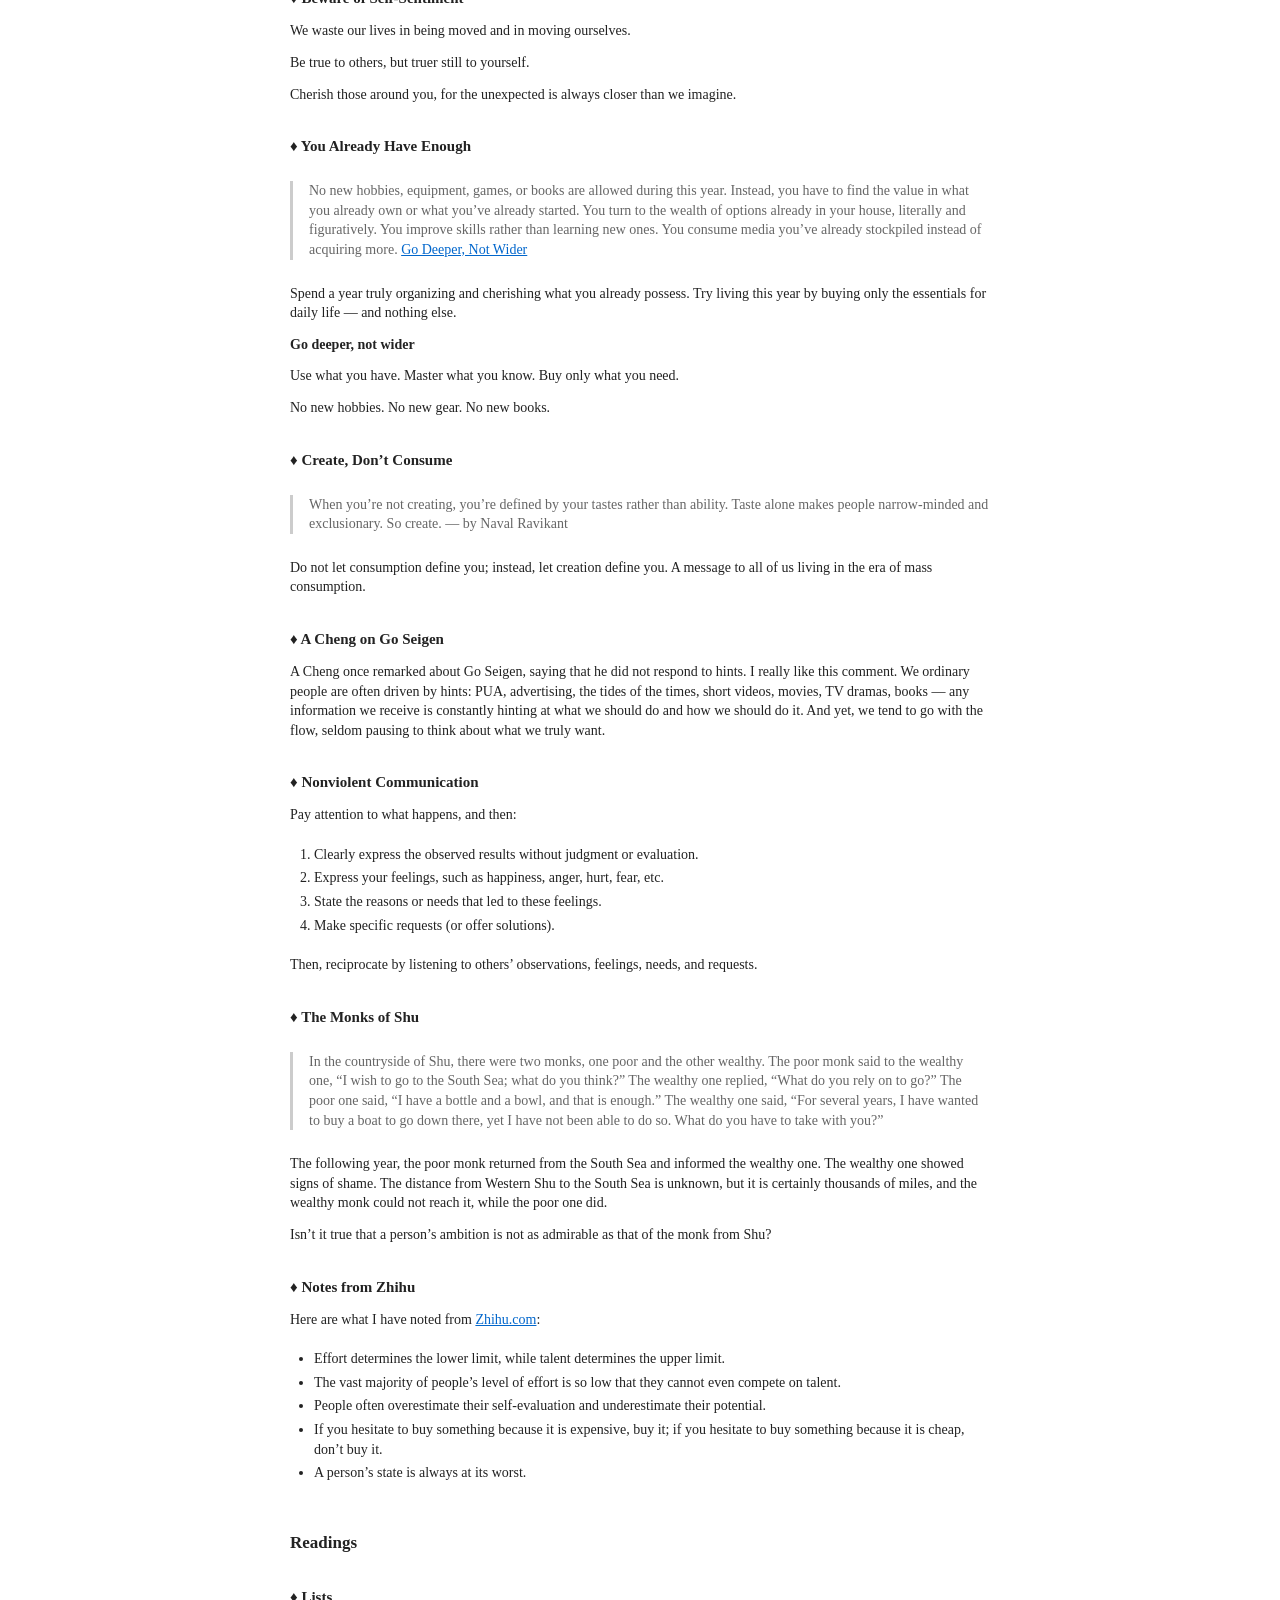
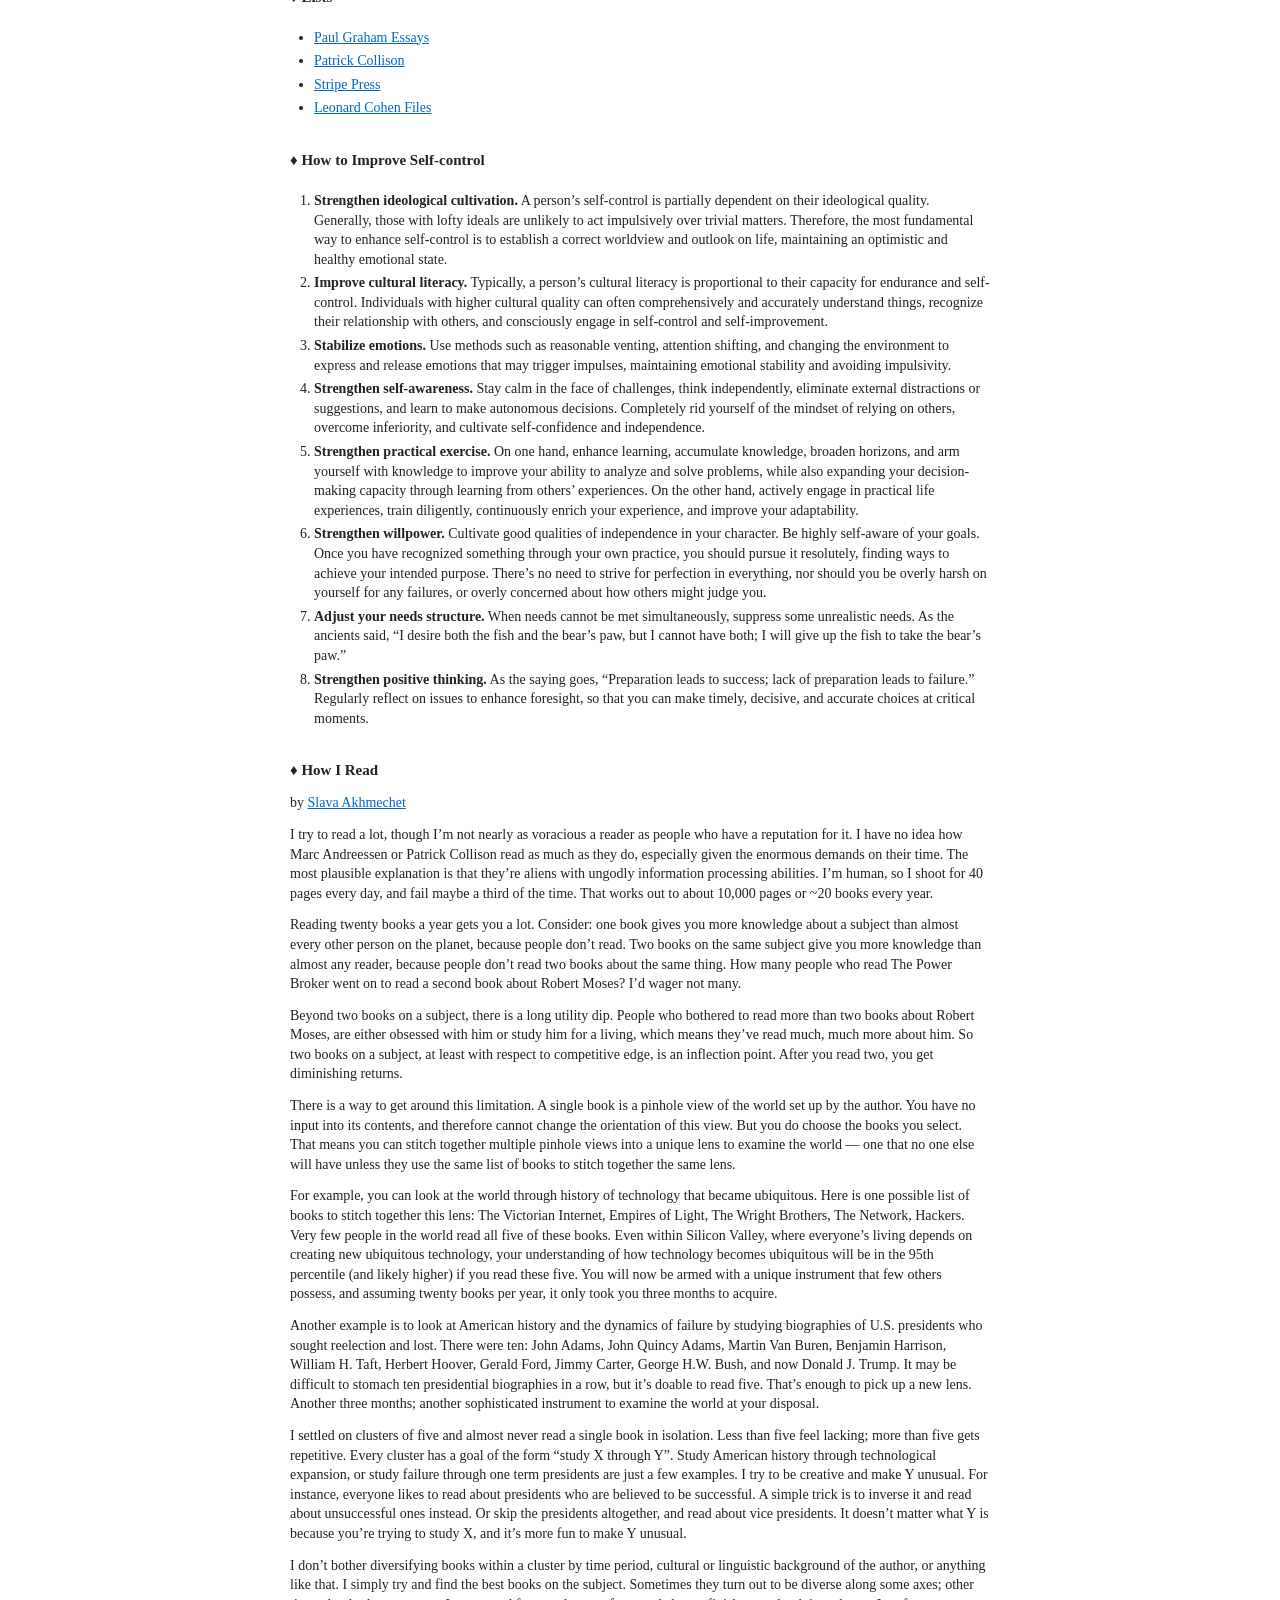
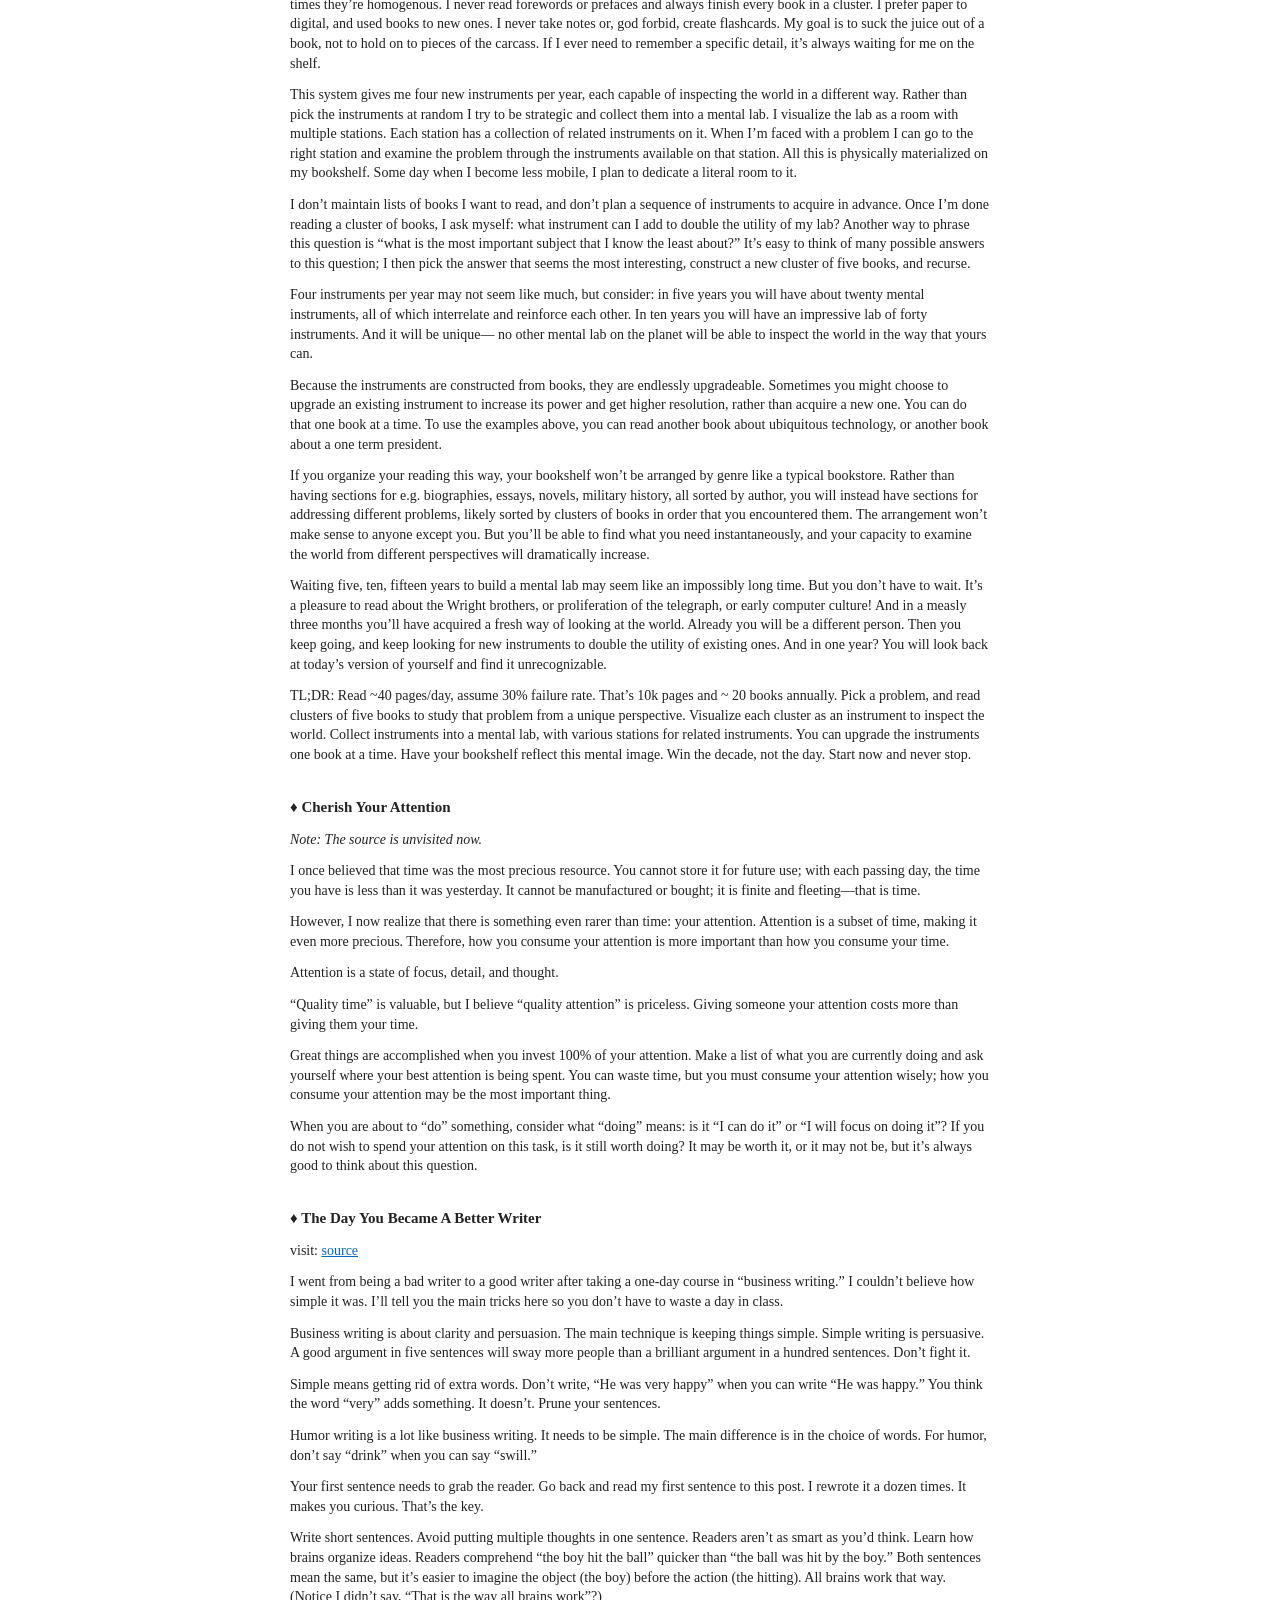
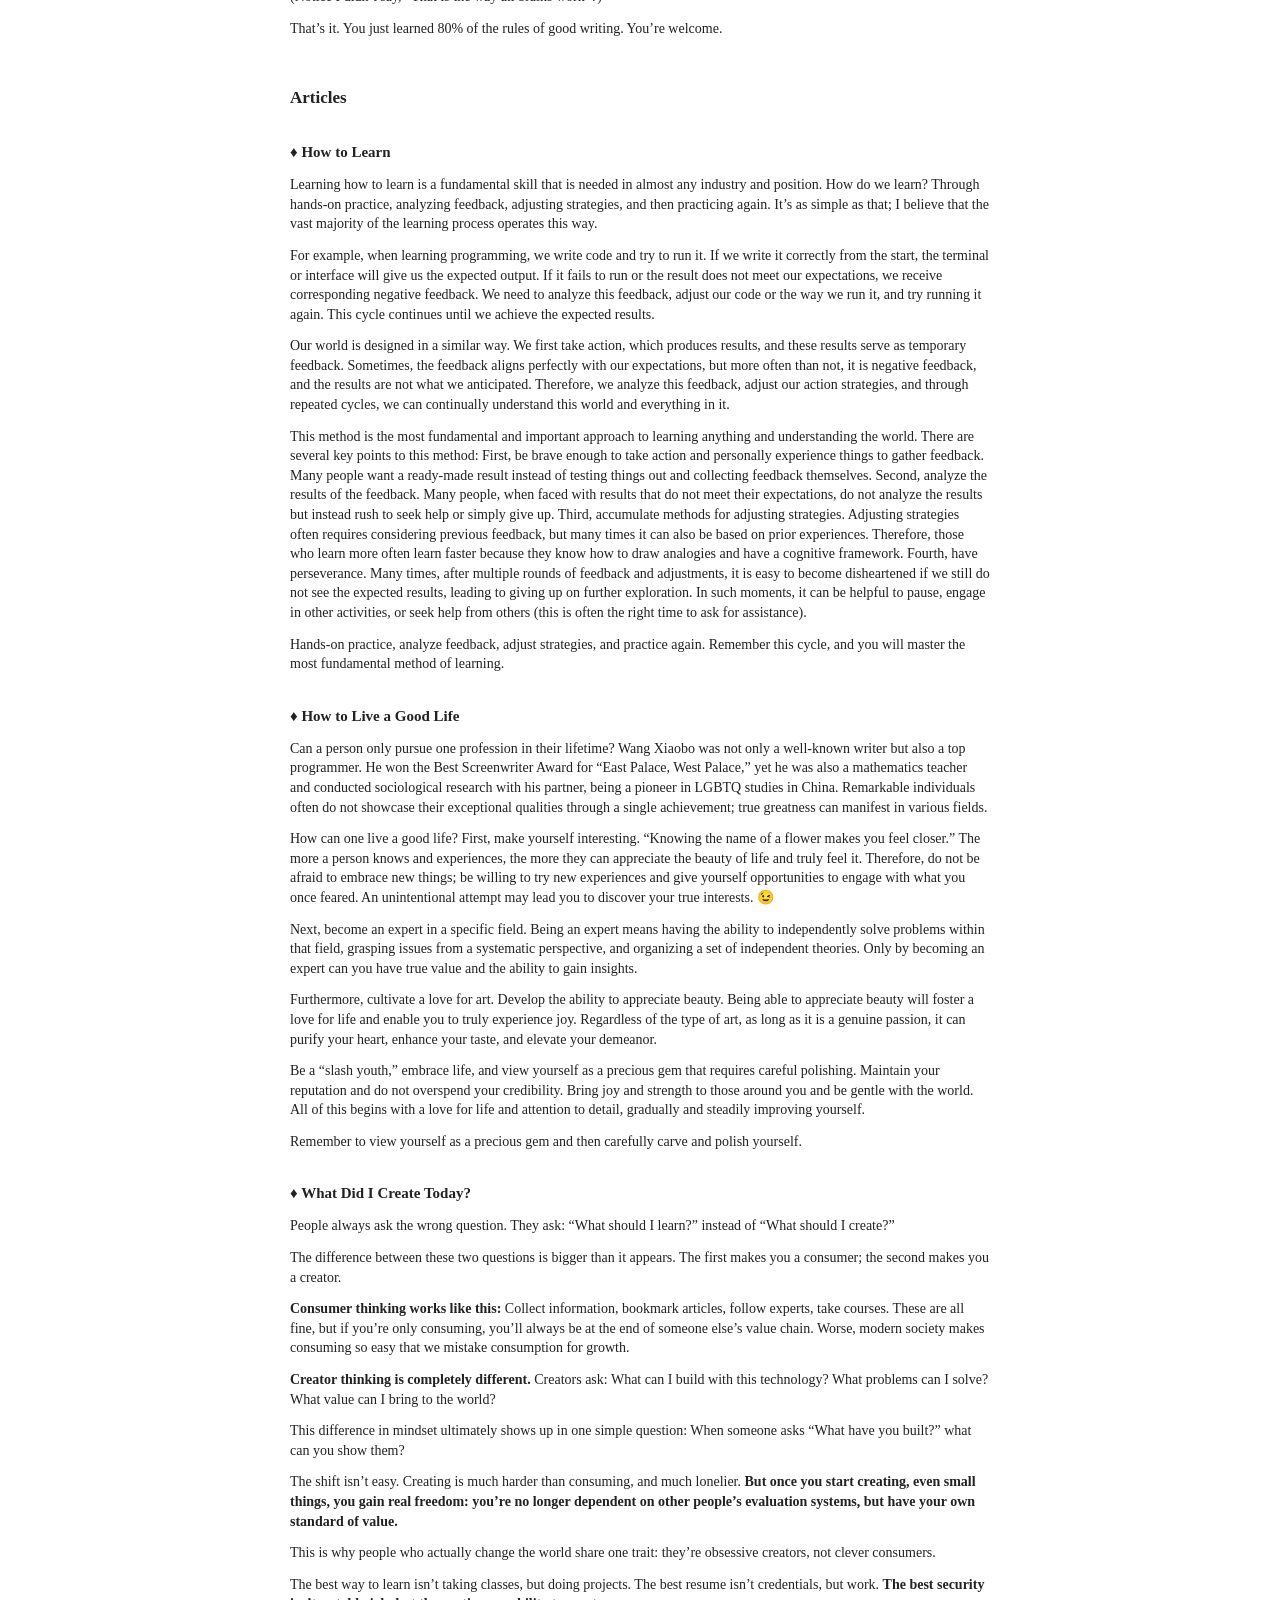
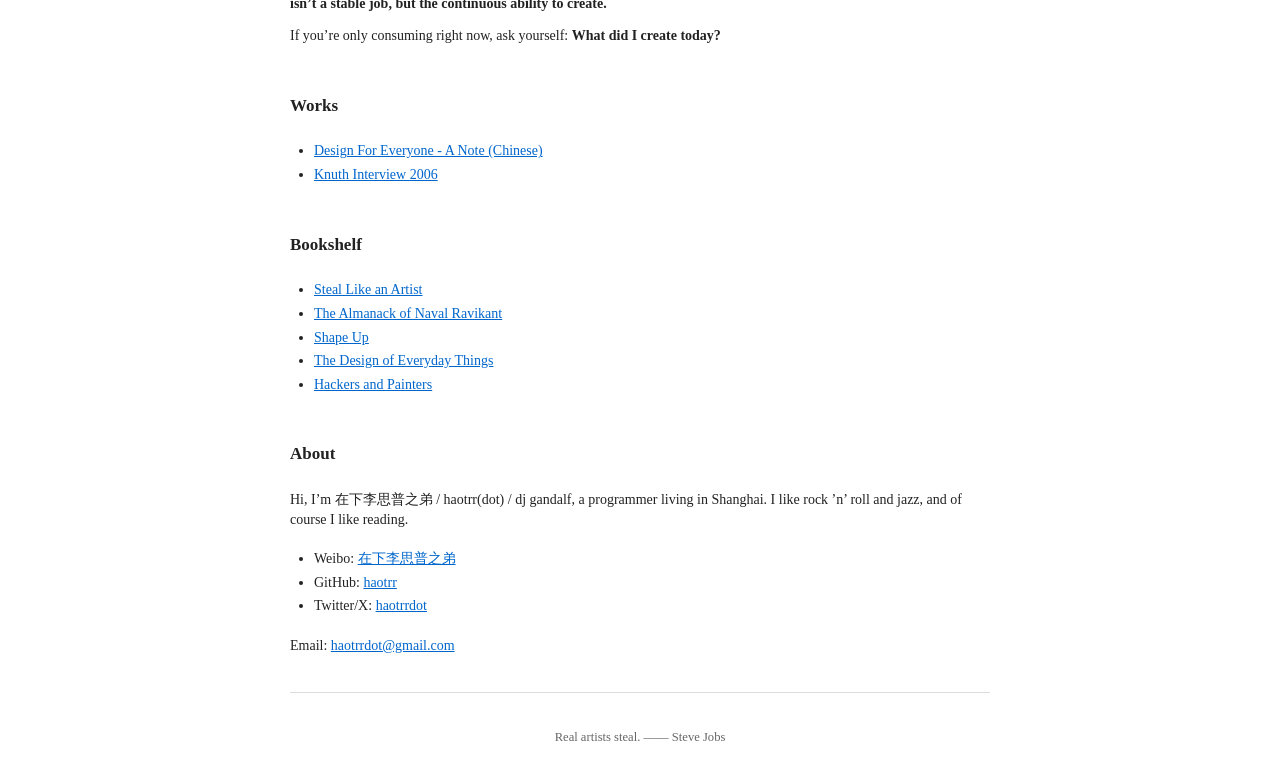
==== commit 8dcdb7d5: "把语言切换移到目录下方，并只显示另一语种。 Co-authored-by: Cursor <cursoragent@cursor.com>" ====
--- a/en.html
+++ b/en.html
@@ -11,7 +11,6 @@
 <body>
 <div class="container">
     <div class="main-content">
-<p class="lang-switch"><a href="index.html" hreflang="zh-CN">中文</a><span class="sep">·</span><span class="current">EN</span></p>
 <h1 id="aha-im-just-kidding.">“Aha, I’m Just Kidding.”</h1>
 <p>Of course, I'm just kidding.</p>
 <p class="update-time">Updated: 2026/09/08</p>
@@ -216,6 +215,7 @@
   <li><a href="#bookshelf">Bookshelf</a></li>
   <li><a href="#about">About</a></li>
   </ul>
+  <p class="lang-switch"><a href="index.html" hreflang="zh-CN">中文</a></p>
 </nav>
     </div>
 </div>
--- a/styles.css
+++ b/styles.css
@@ -210,31 +210,6 @@
     }
 }
 
-/* Language switch — keep visible on mobile (sidebar is hidden <1024px) */
-.lang-switch {
-    text-align: right;
-    font-size: 12px;
-    margin: 0 0 8px;
-    color: #666;
-}
-
-.lang-switch .sep {
-    margin: 0 8px;
-    color: #ccc;
-}
-
-.lang-switch .current {
-    color: #222;
-}
-
-.lang-switch a {
-    color: #4a90e2;
-}
-
-.lang-switch a:visited {
-    color: #4a90e2;
-}
-
 /* Update timestamp and footer styles */
 .update-time {
     color: #666;
@@ -305,3 +280,15 @@
 .toc a:visited {
     color: #999;
 }
+
+.toc .lang-switch {
+    margin: 12px 0 0;
+}
+
+.toc .lang-switch a {
+    font-size: 10px;
+}
+
+.toc .lang-switch a:visited {
+    color: #4a90e2;
+}
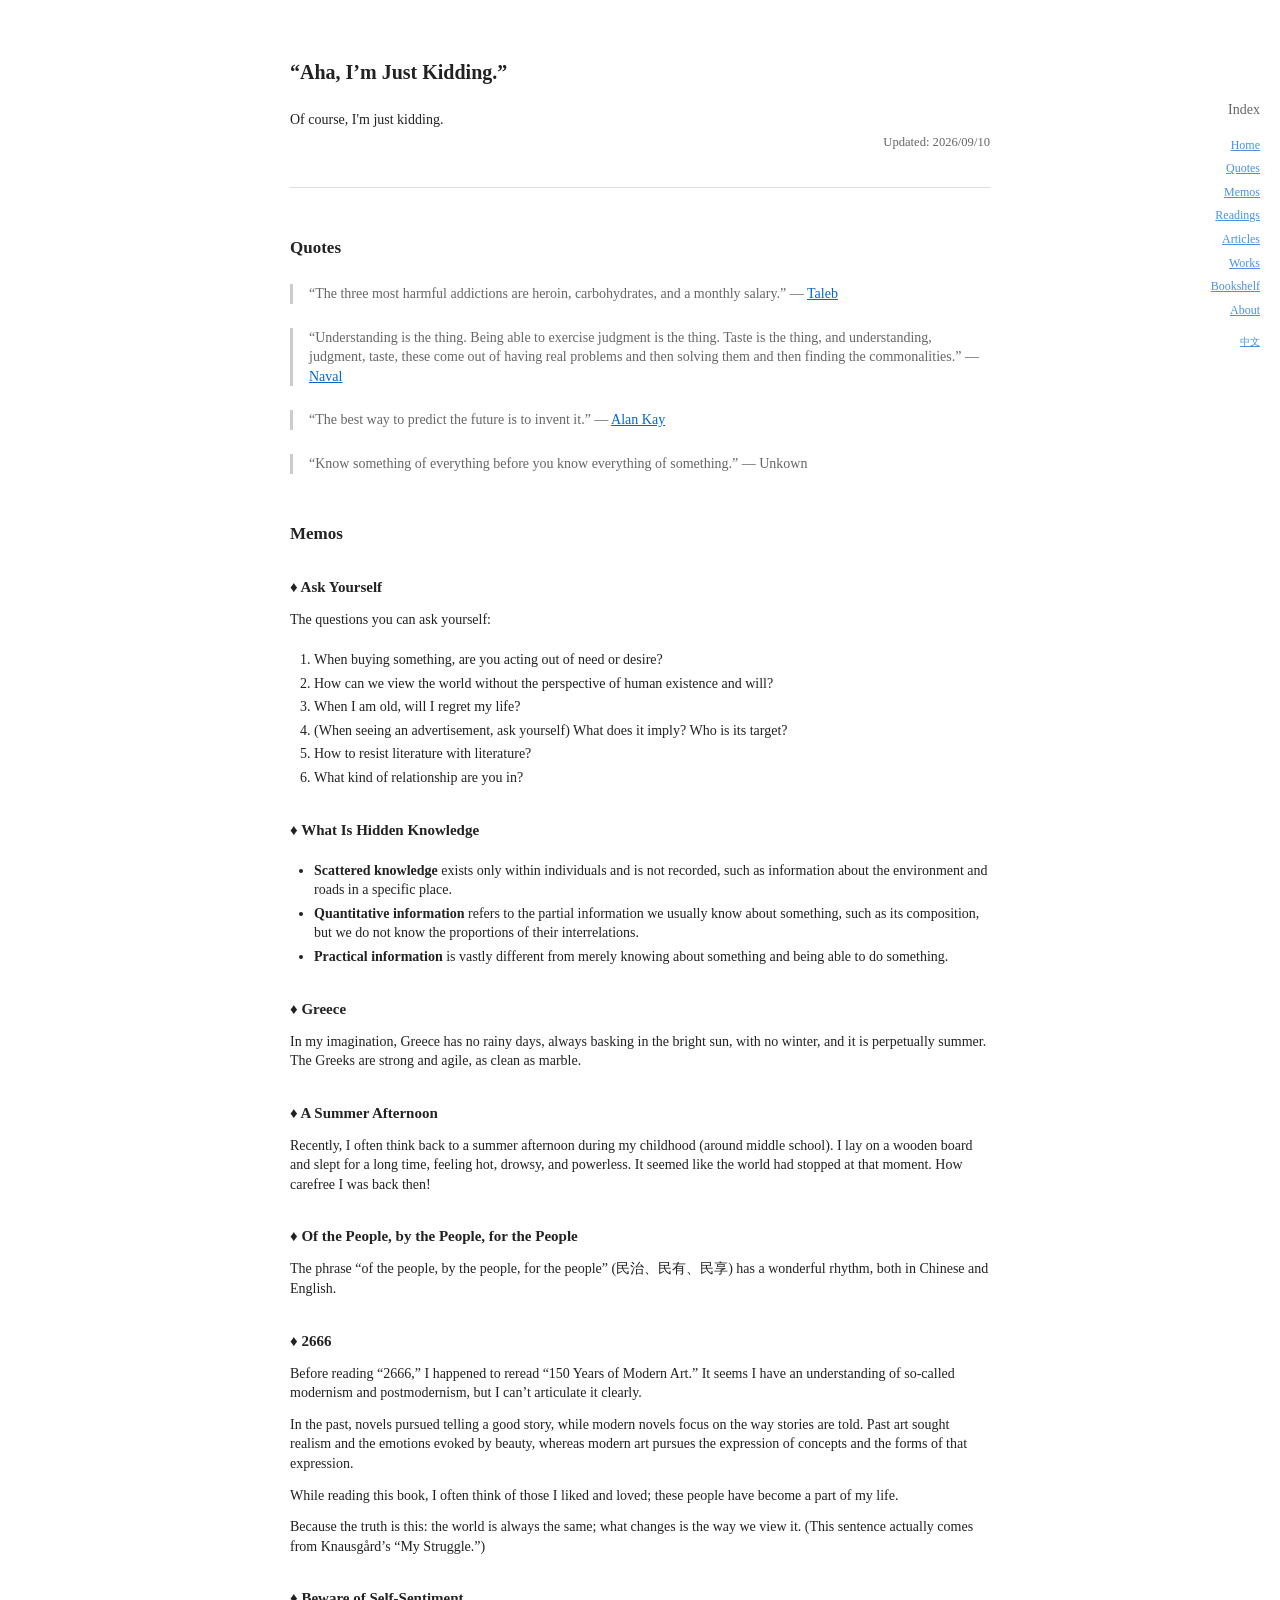
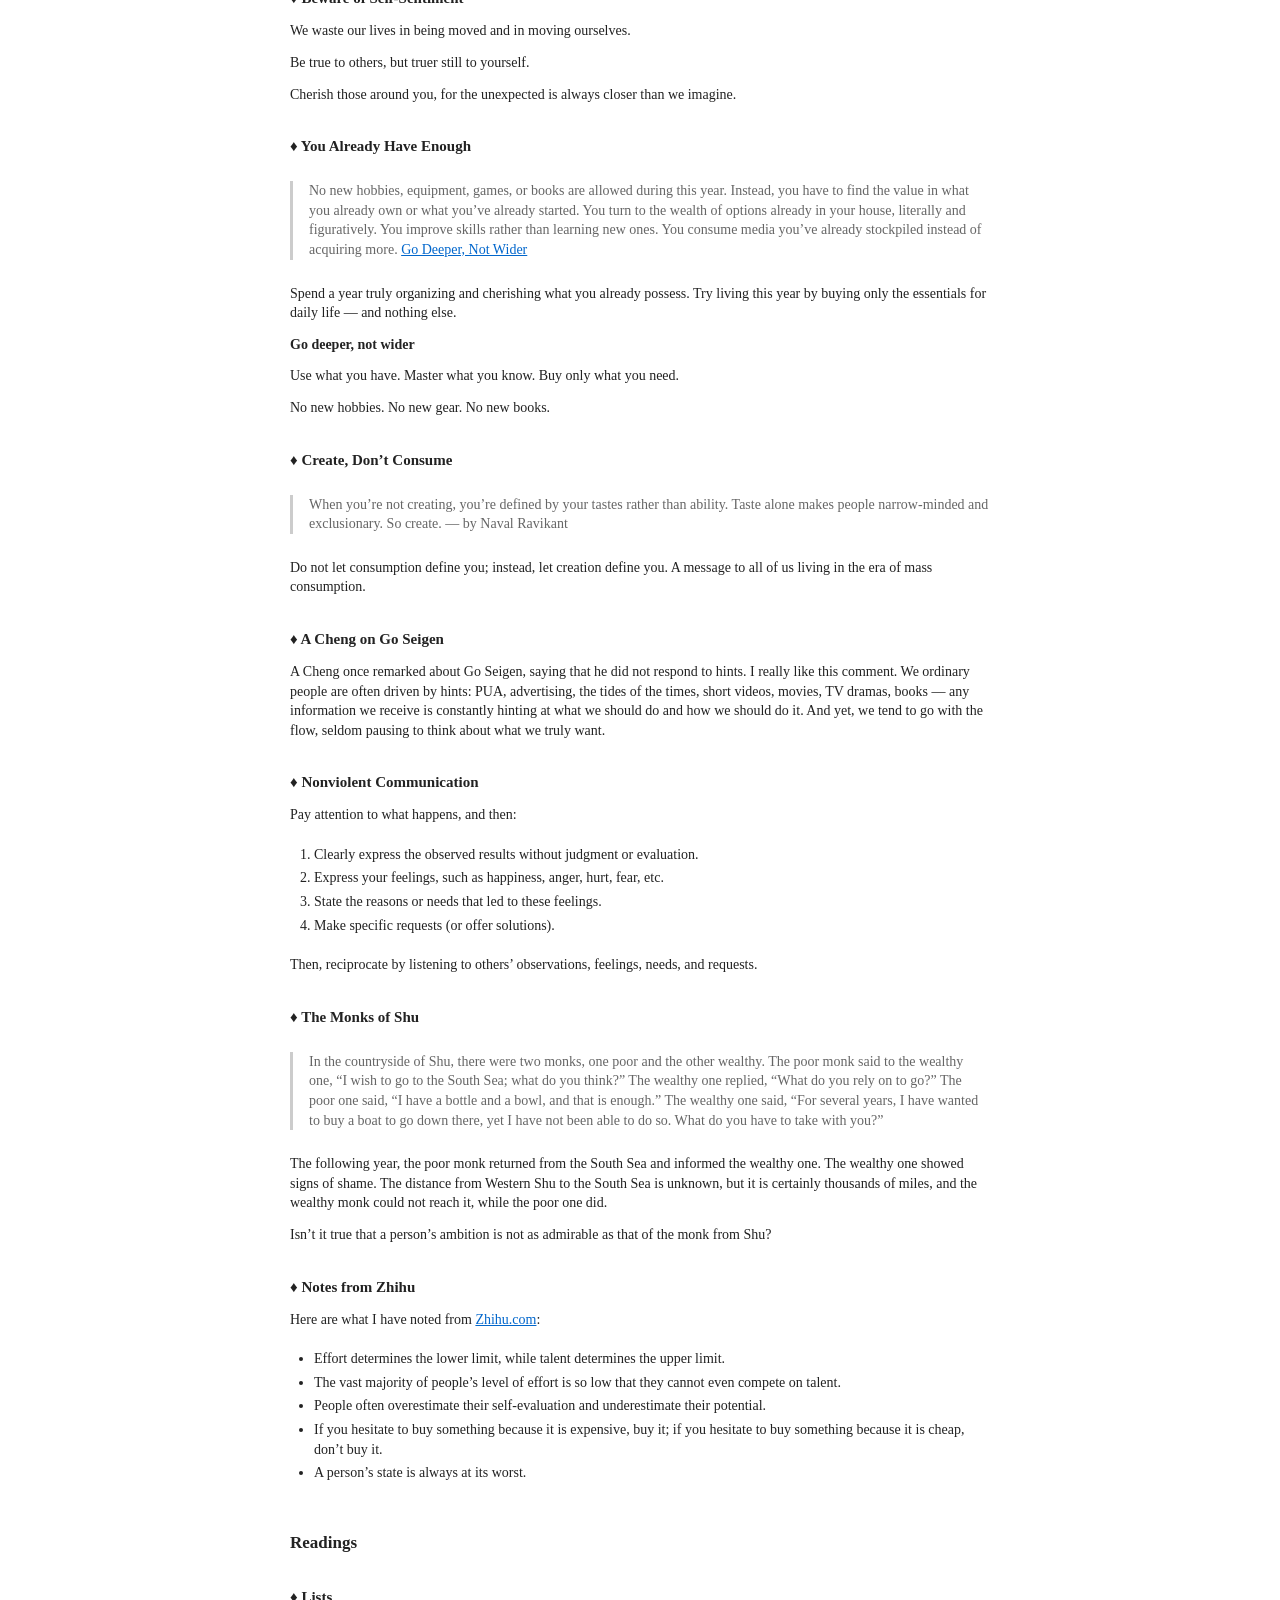
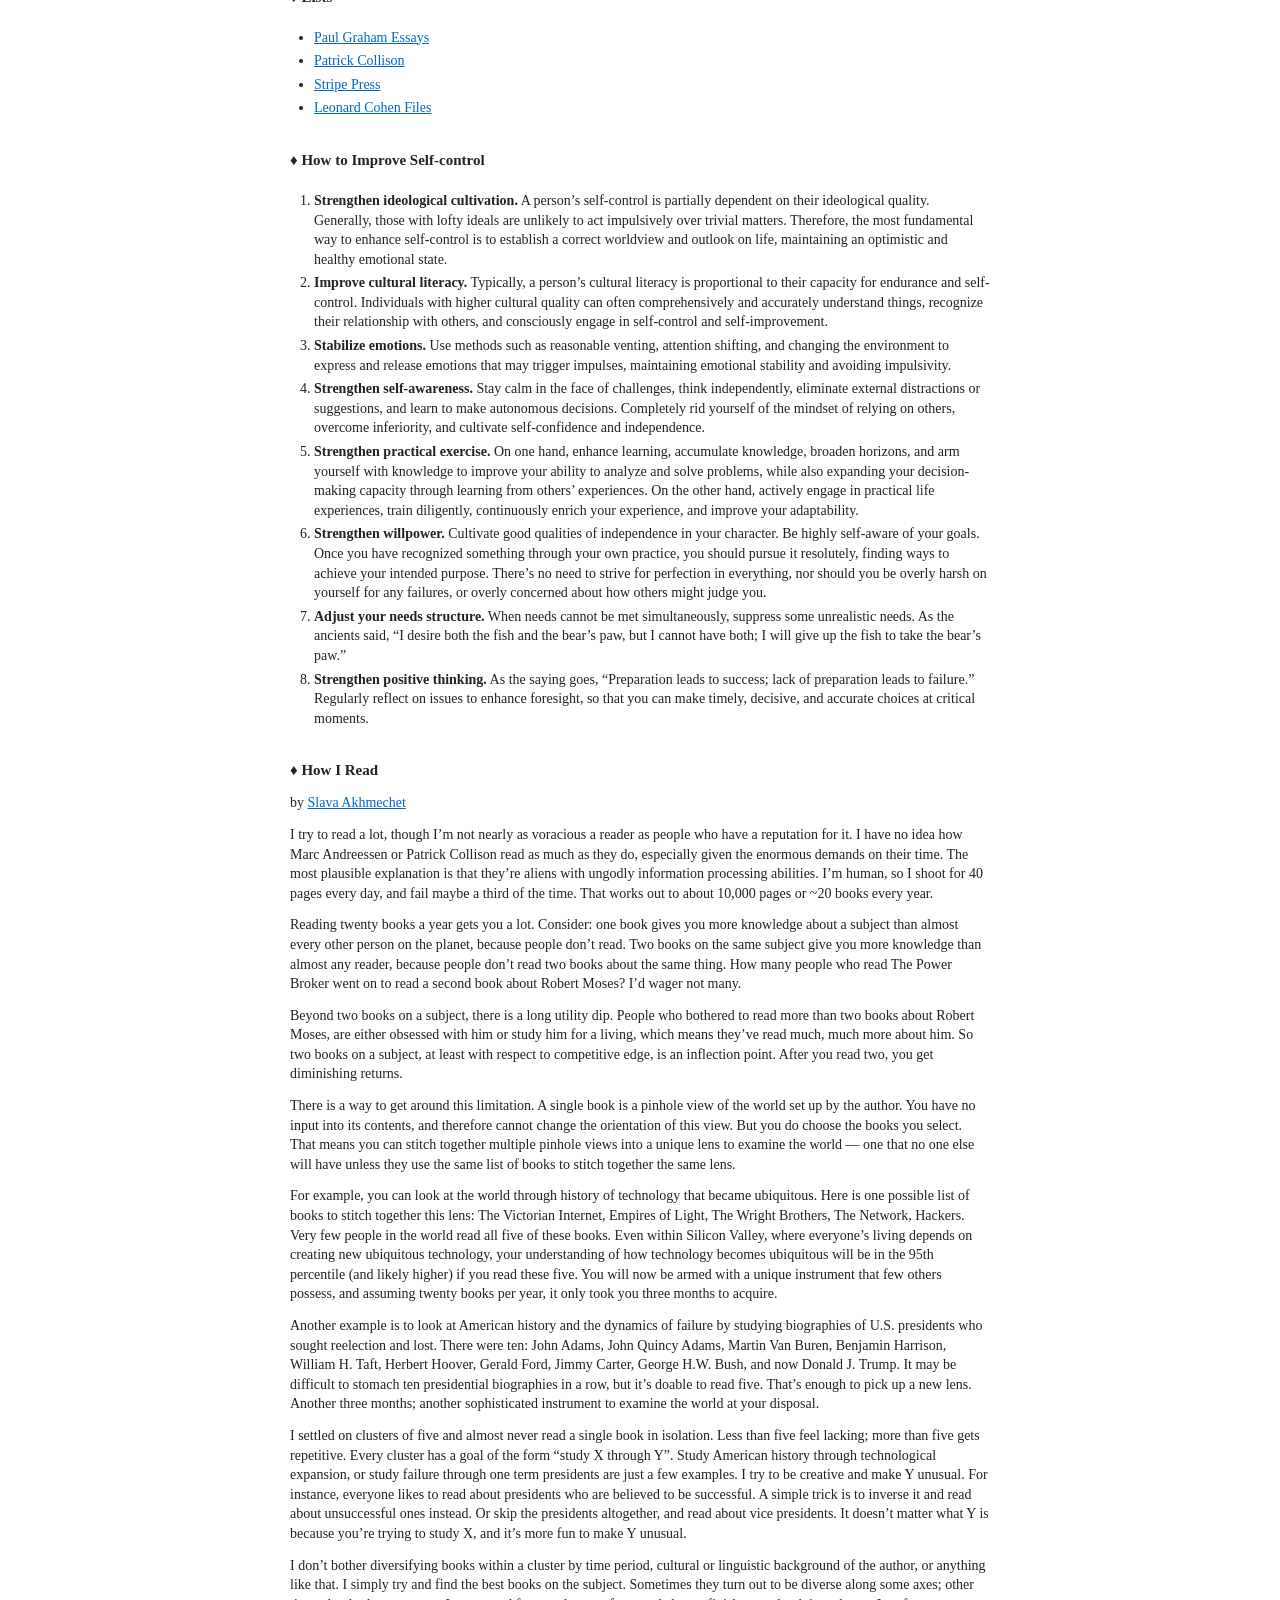
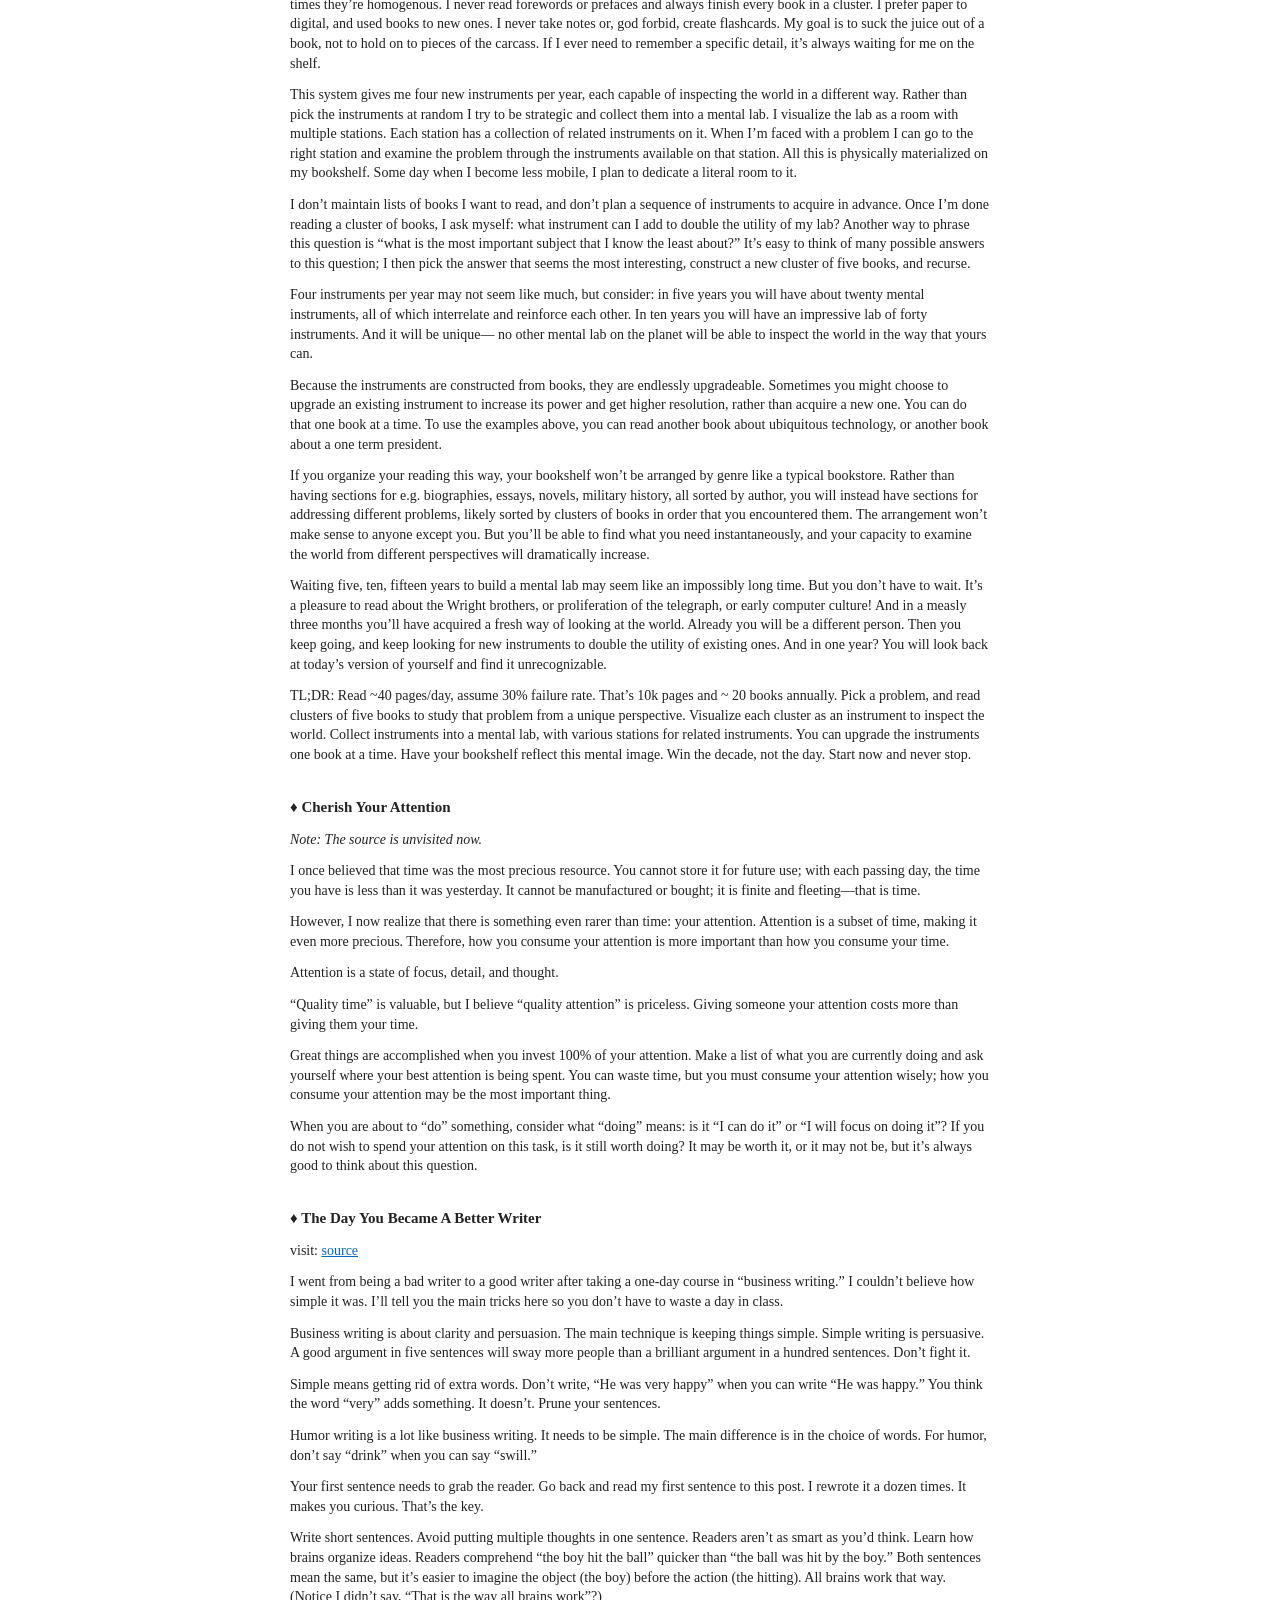
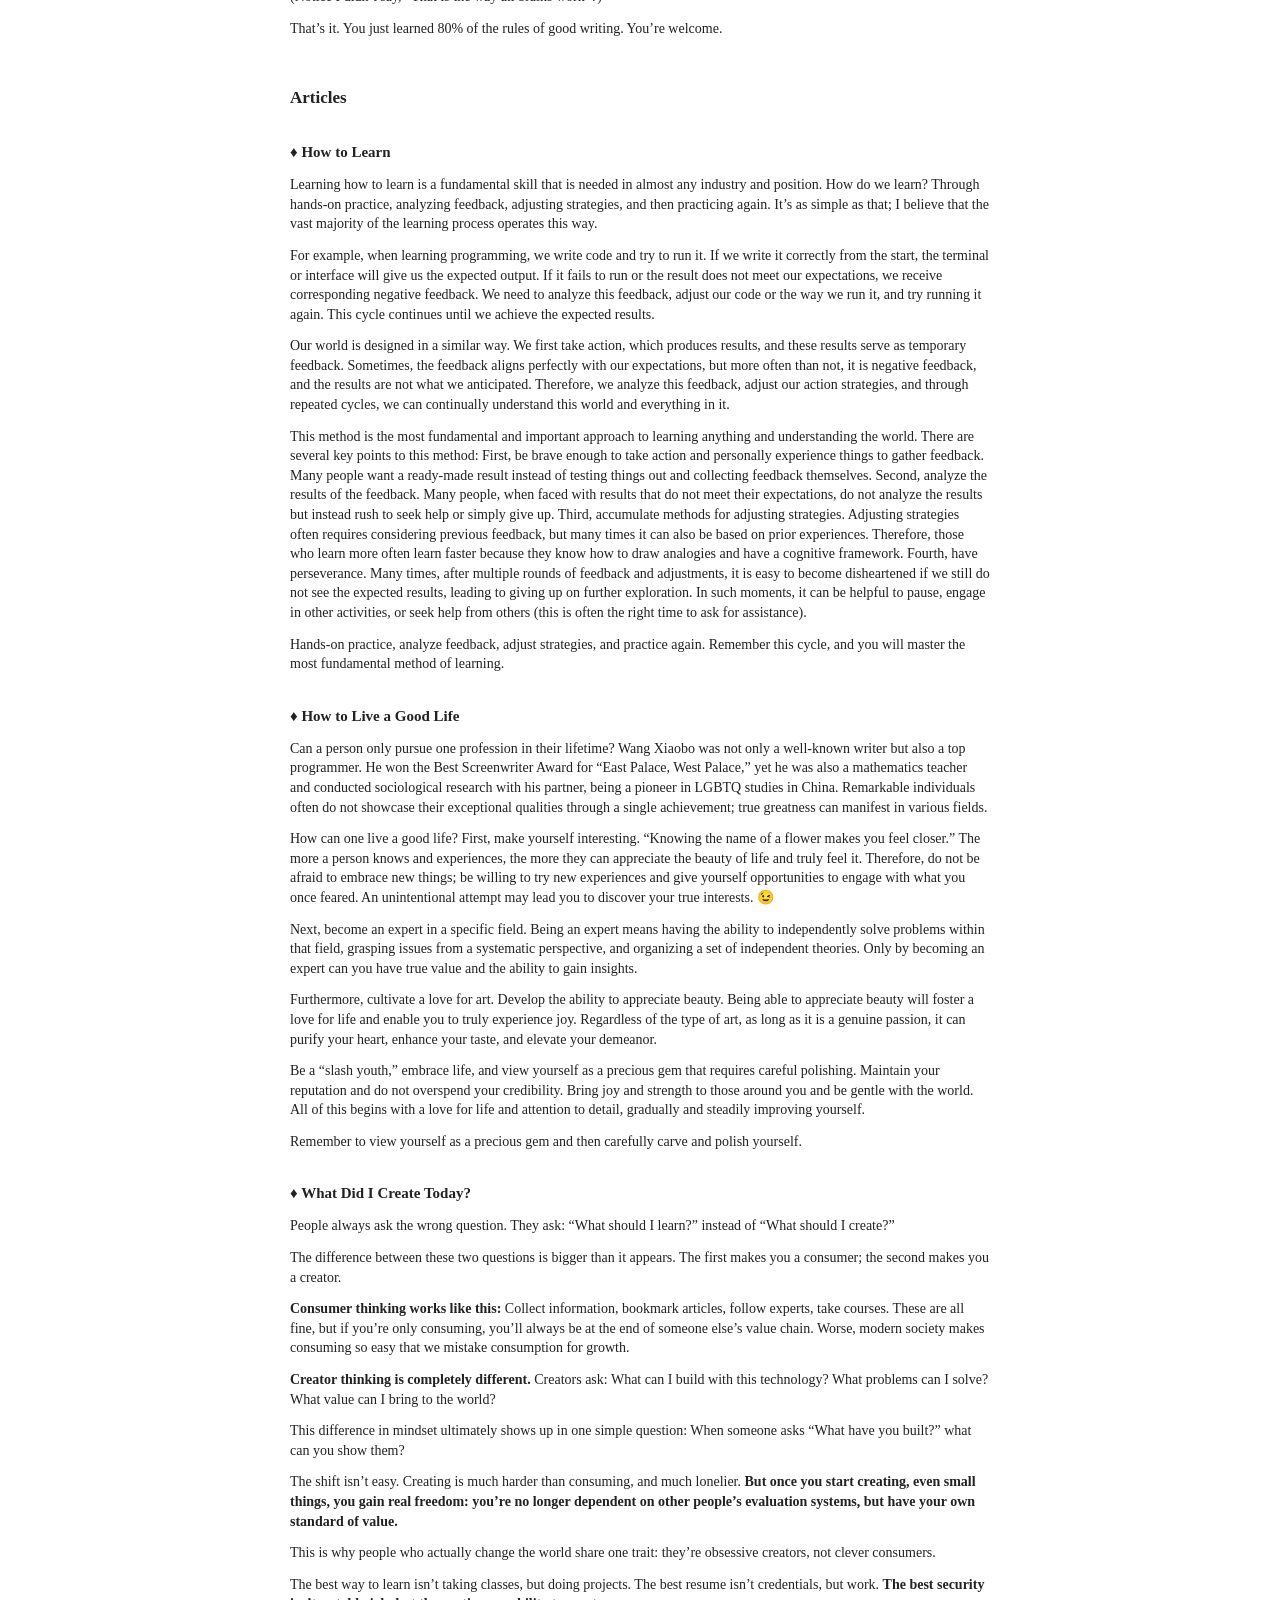
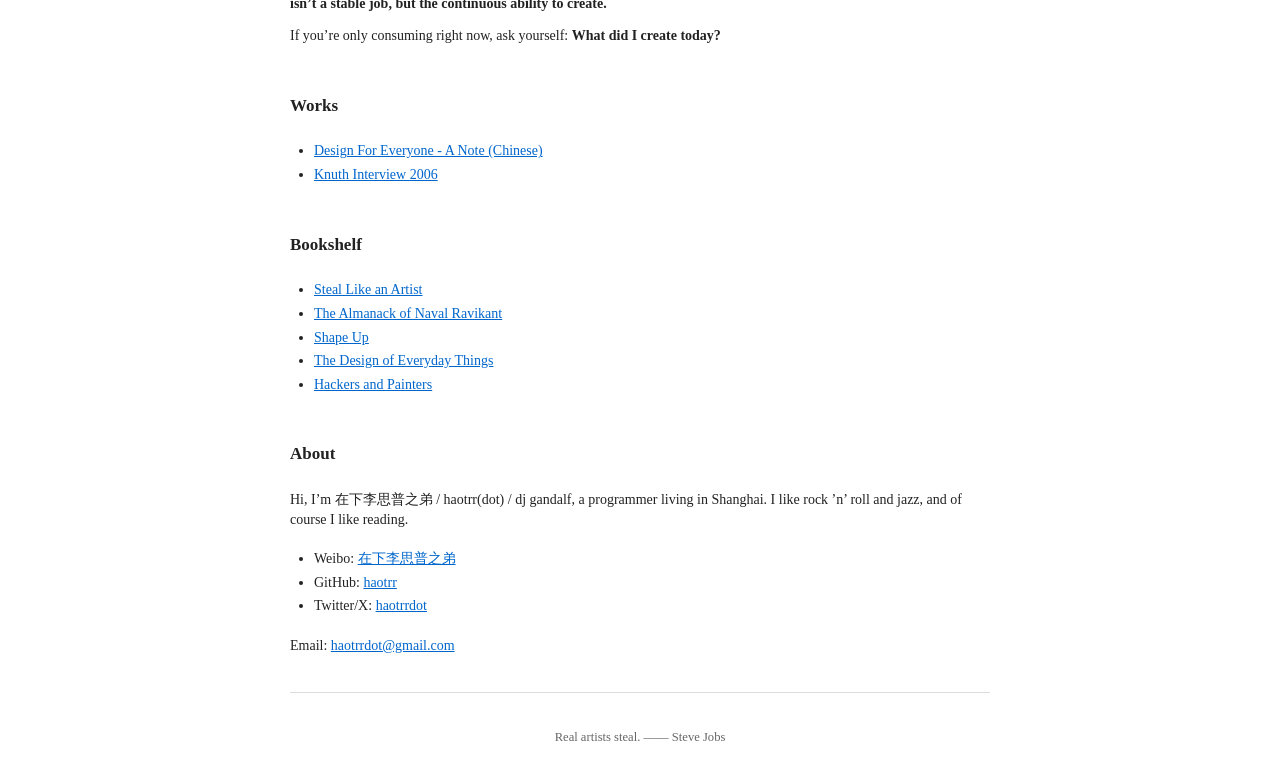
==== commit 1013cac9: "将仓库与源文件命名统一为 page。 Co-authored-by: Cursor <cursoragent@cursor.com>" ====
--- a/en.html
+++ b/en.html
@@ -13,7 +13,7 @@
     <div class="main-content">
 <h1 id="aha-im-just-kidding.">“Aha, I’m Just Kidding.”</h1>
 <p>Of course, I'm just kidding.</p>
-<p class="update-time">Updated: 2026/09/08</p>
+<p class="update-time">Updated: 2026/09/10</p>
 <hr />
 <h2 id="quotes">Quotes</h2>
 <blockquote>
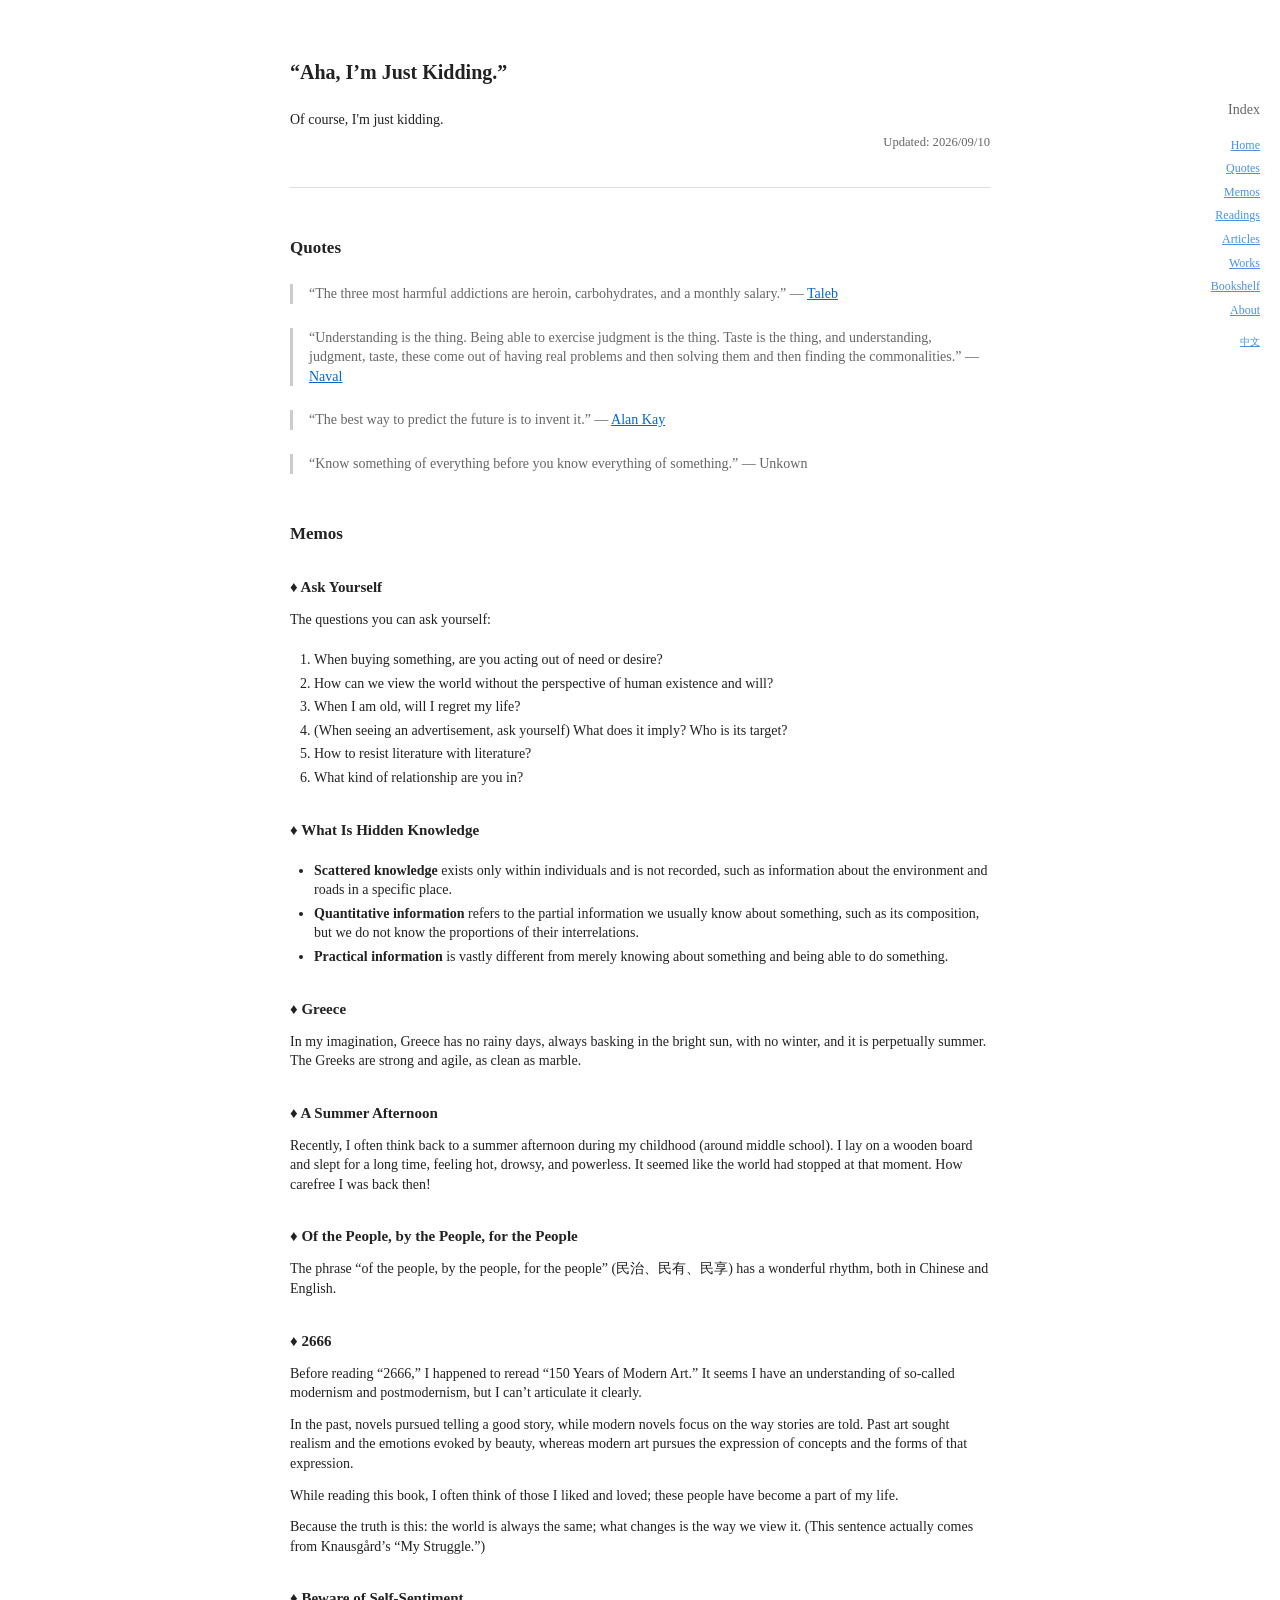
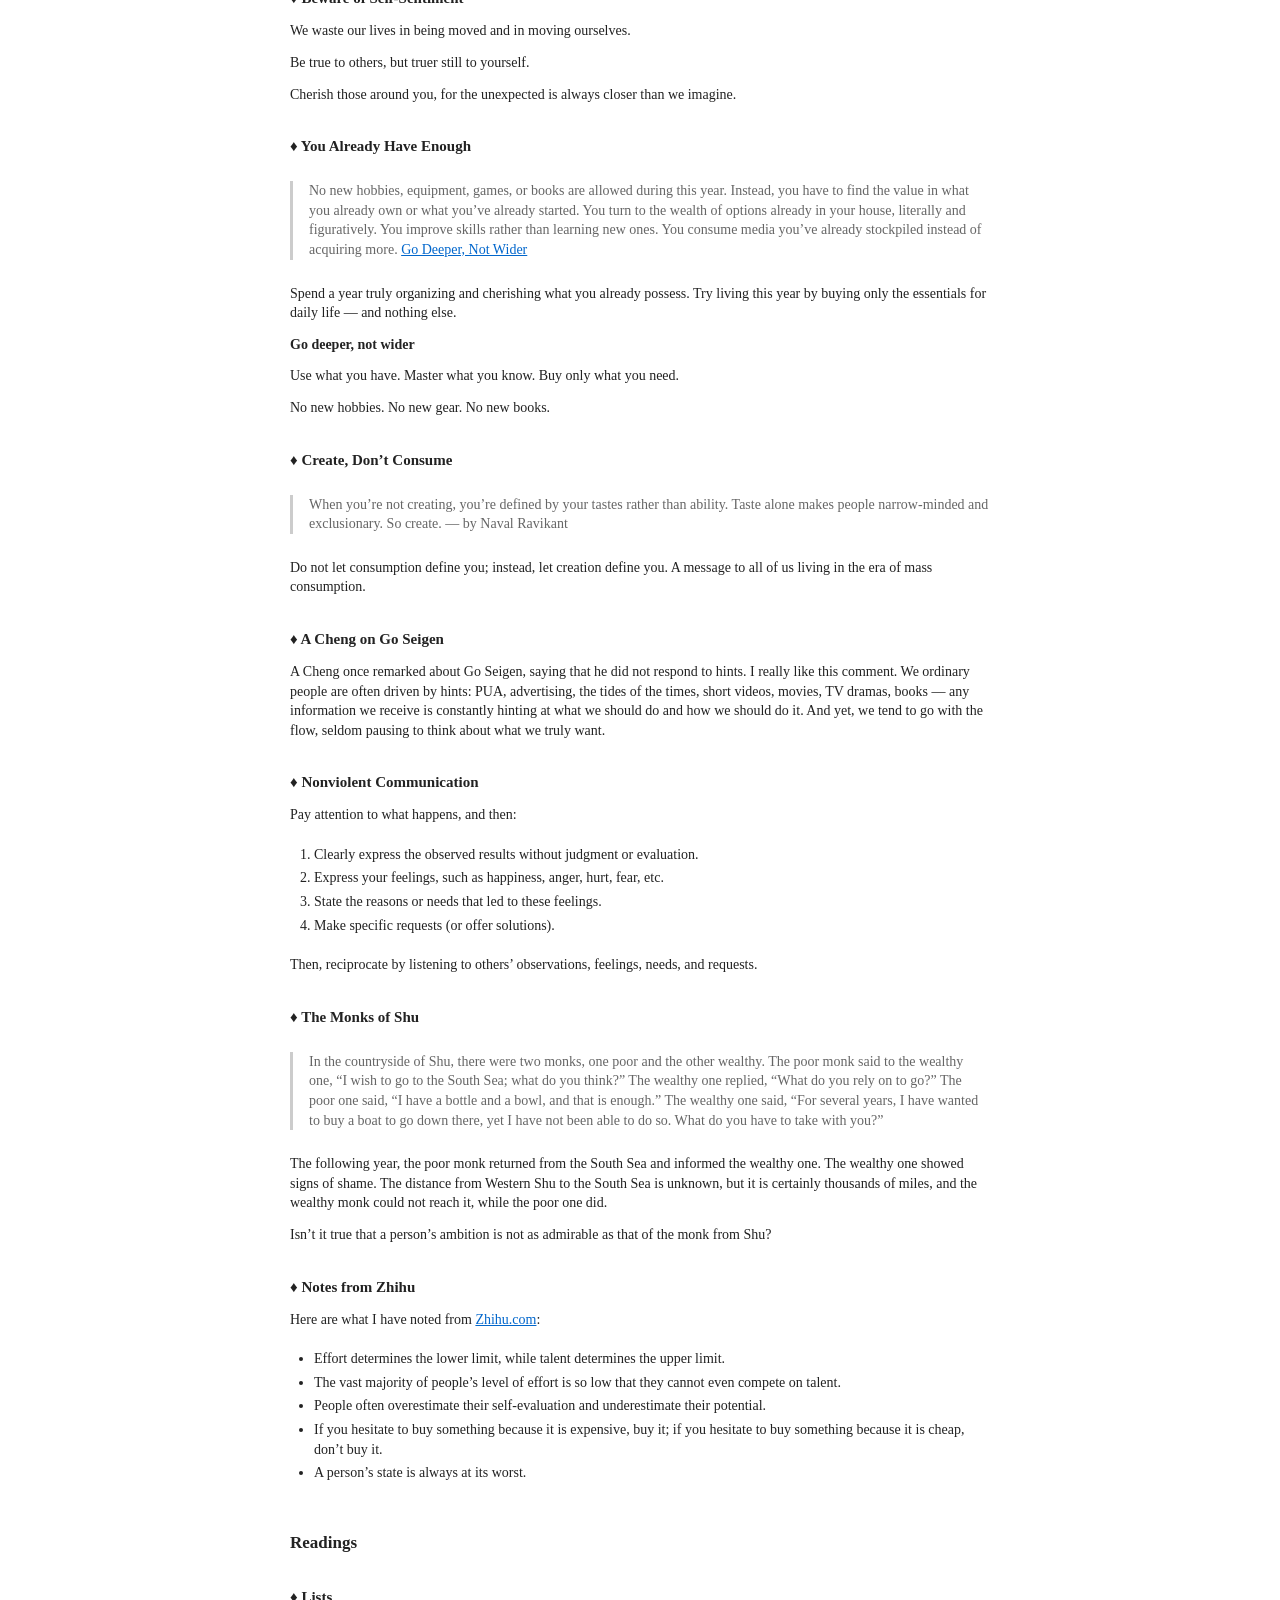
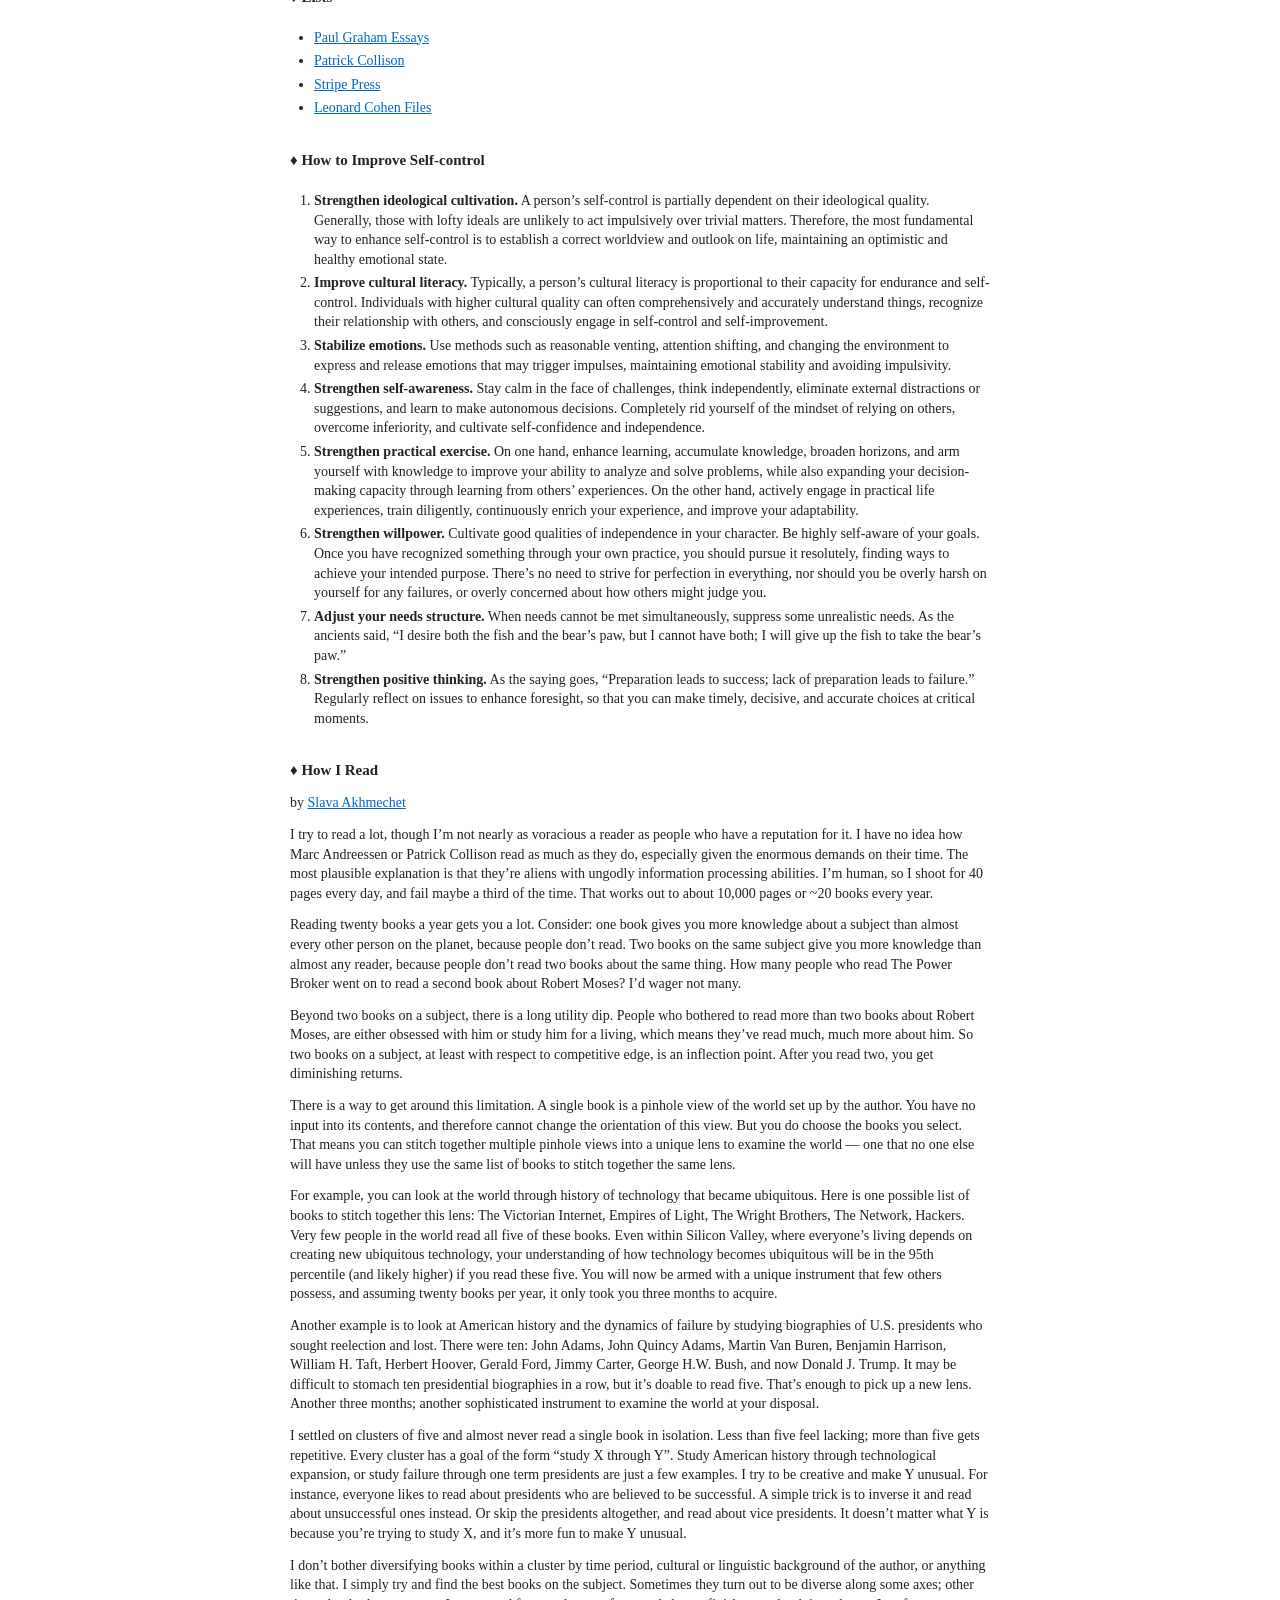
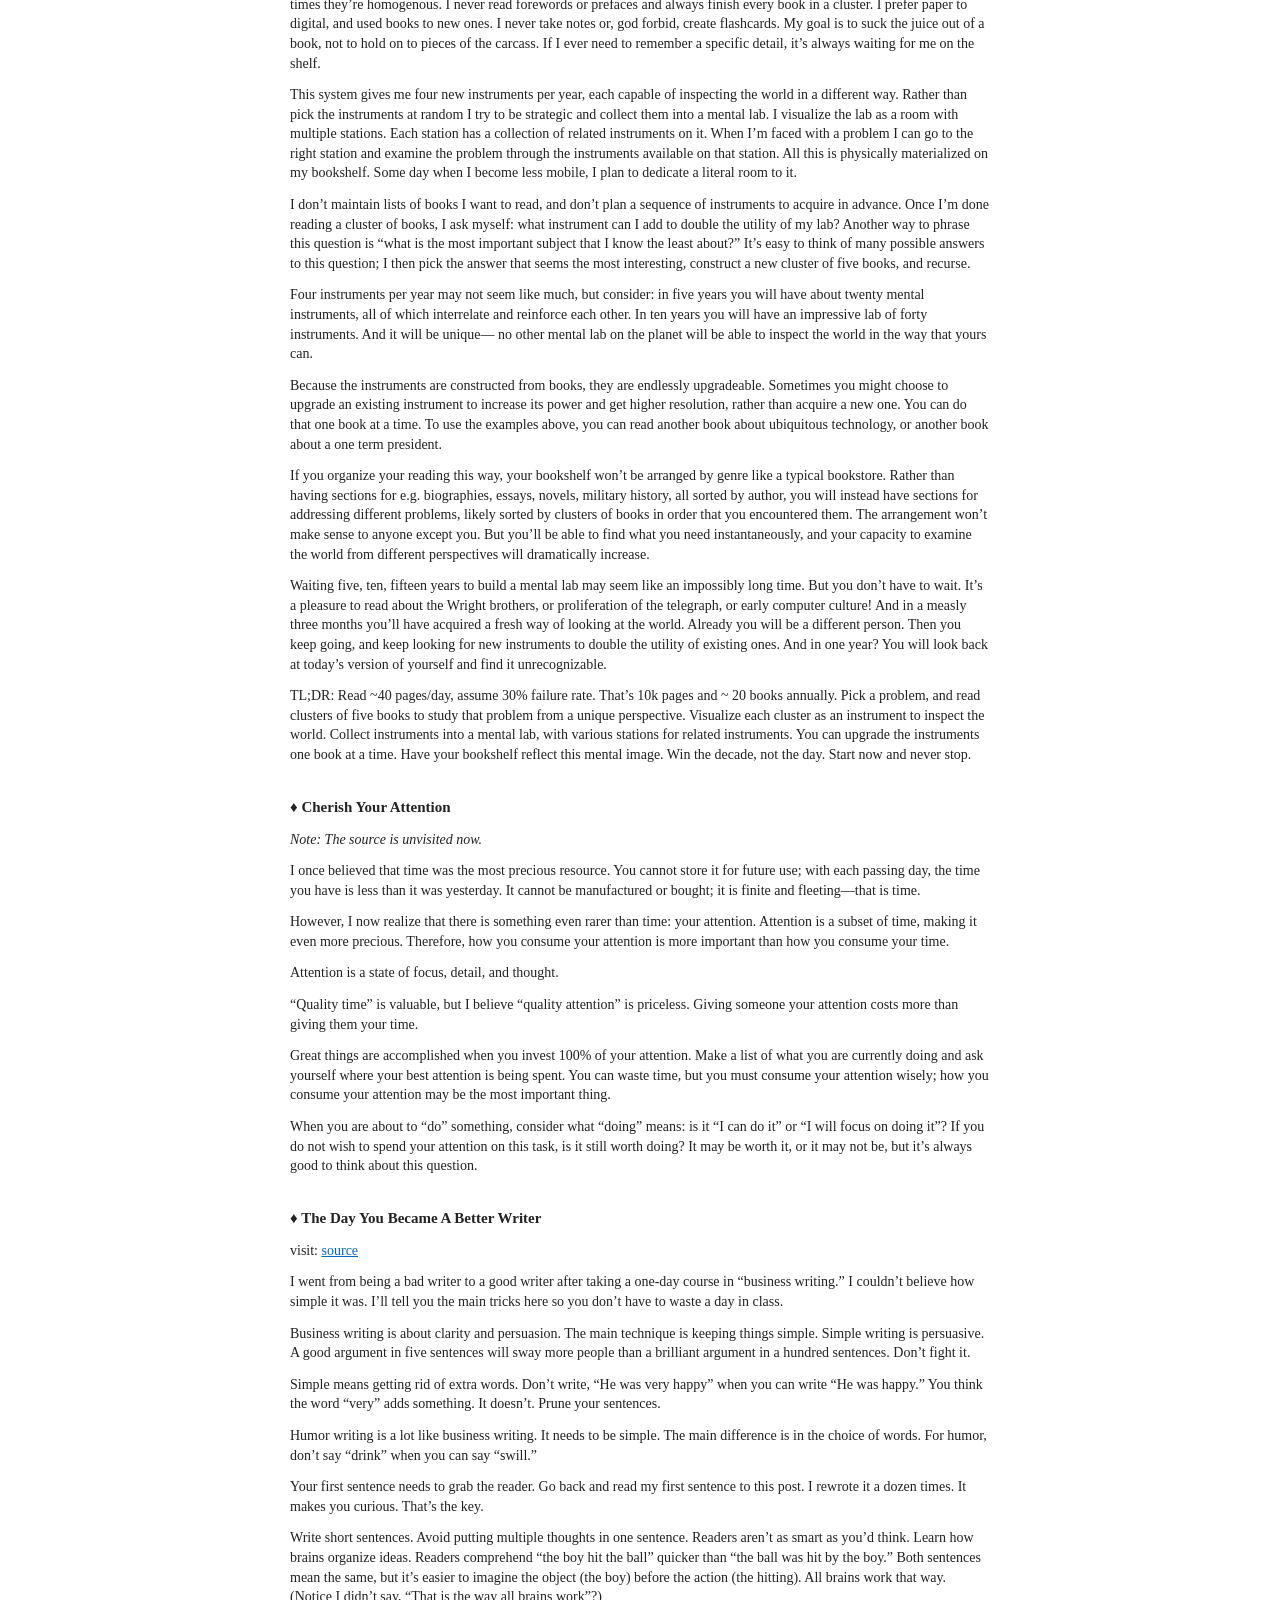
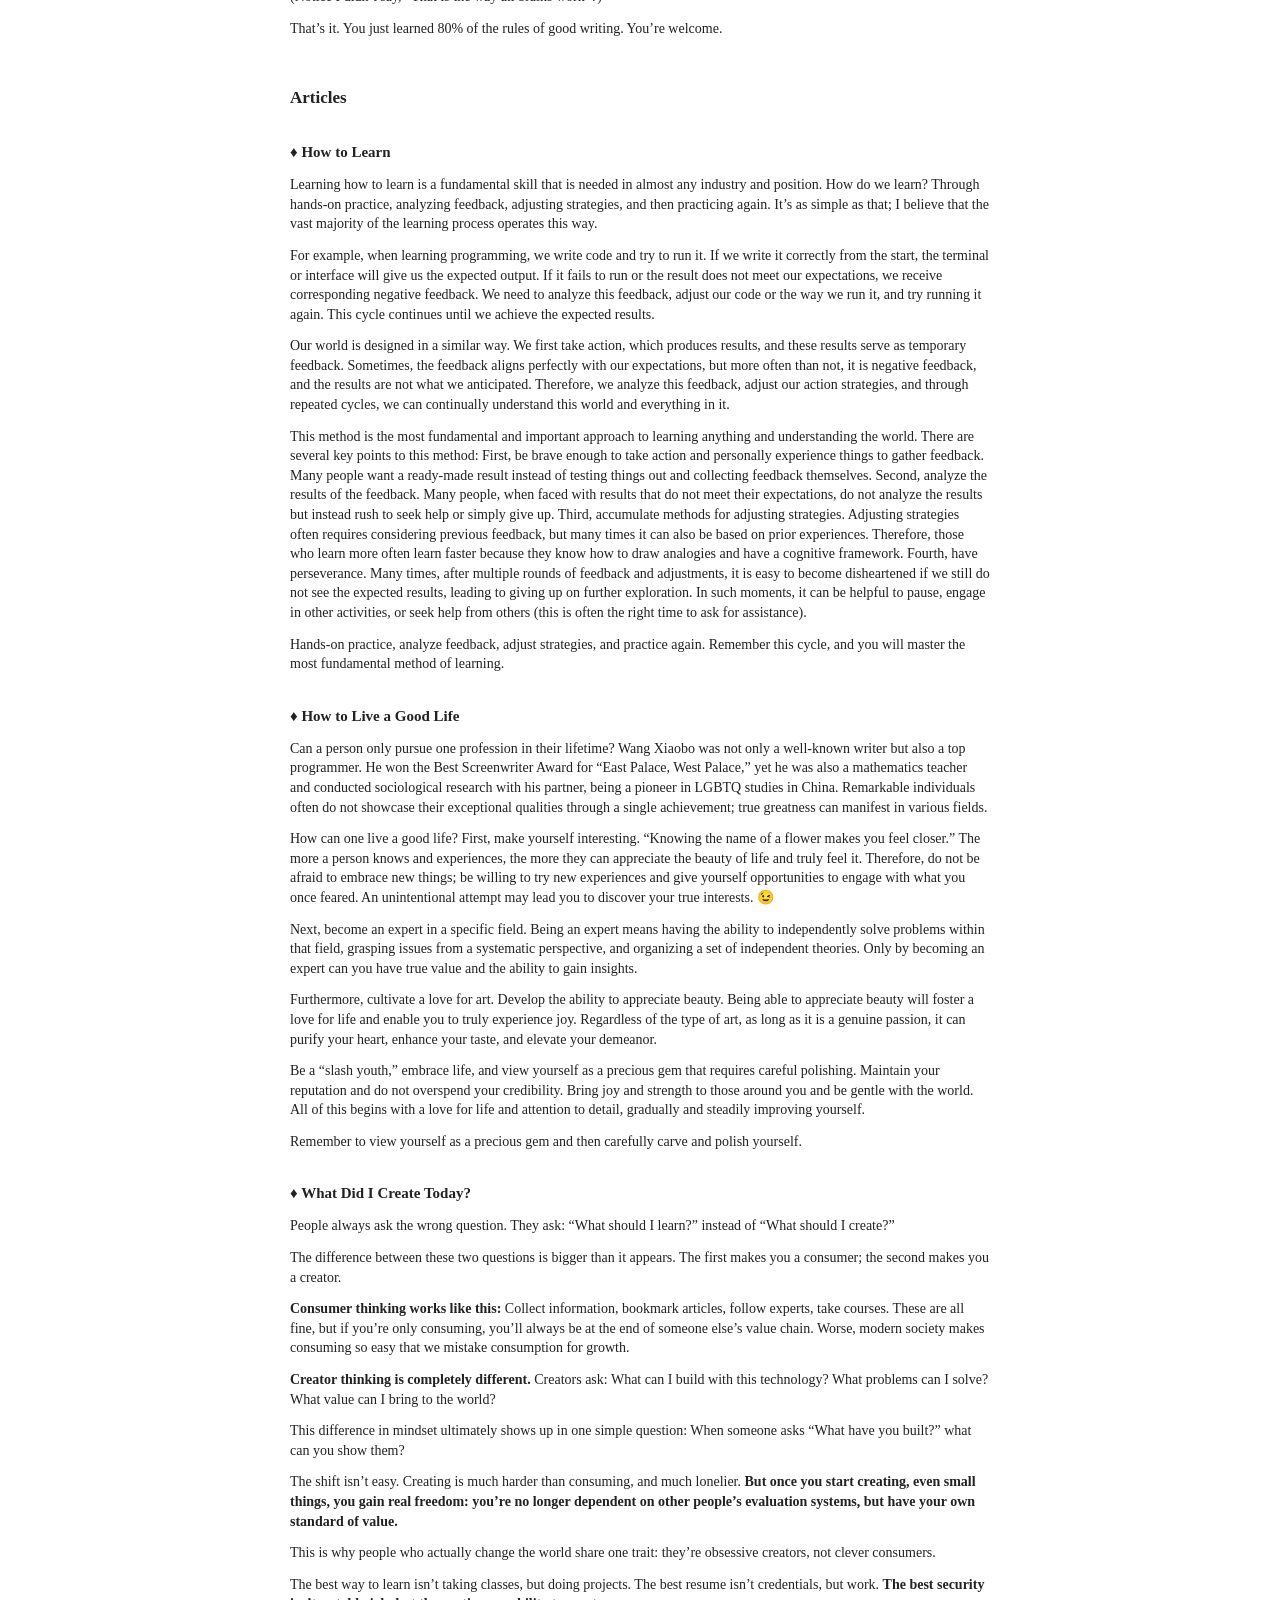
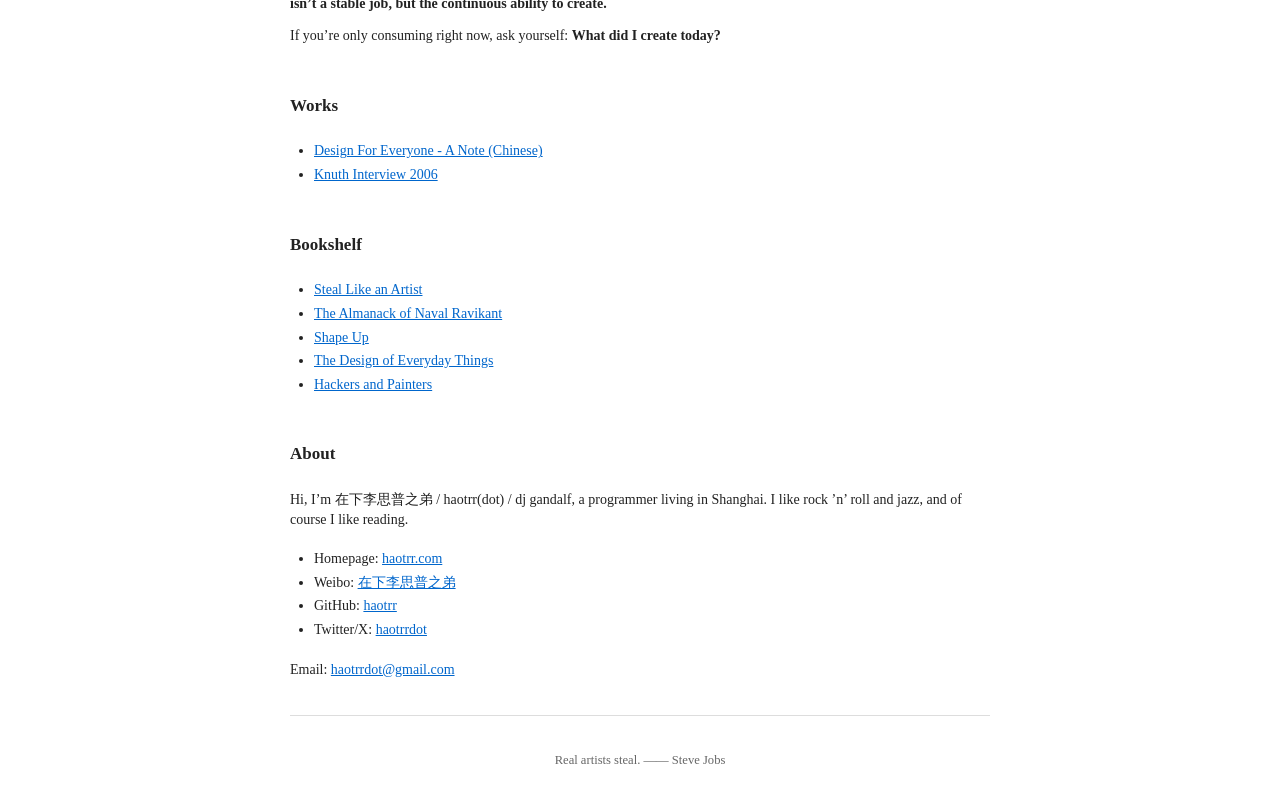
==== commit b9274999: "在关于中补充个人主页链接。 Co-authored-by: Cursor <cursoragent@cursor.com>" ====
--- a/en.html
+++ b/en.html
@@ -192,6 +192,7 @@
 <h2 id="about">About</h2>
 <p>Hi, I’m 在下李思普之弟 / haotrr(dot) / dj gandalf, a programmer living in Shanghai. I like rock ’n’ roll and jazz, and of course I like reading.</p>
 <ul>
+<li>Homepage: <a href="https://haotrr.com">haotrr.com</a></li>
 <li>Weibo: <a href="https://weibo.com/u/1762280947">在下李思普之弟</a></li>
 <li>GitHub: <a href="https://github.com/haotrr">haotrr</a></li>
 <li>Twitter/X: <a href="https://x.com/haotrrdot">haotrrdot</a></li>
